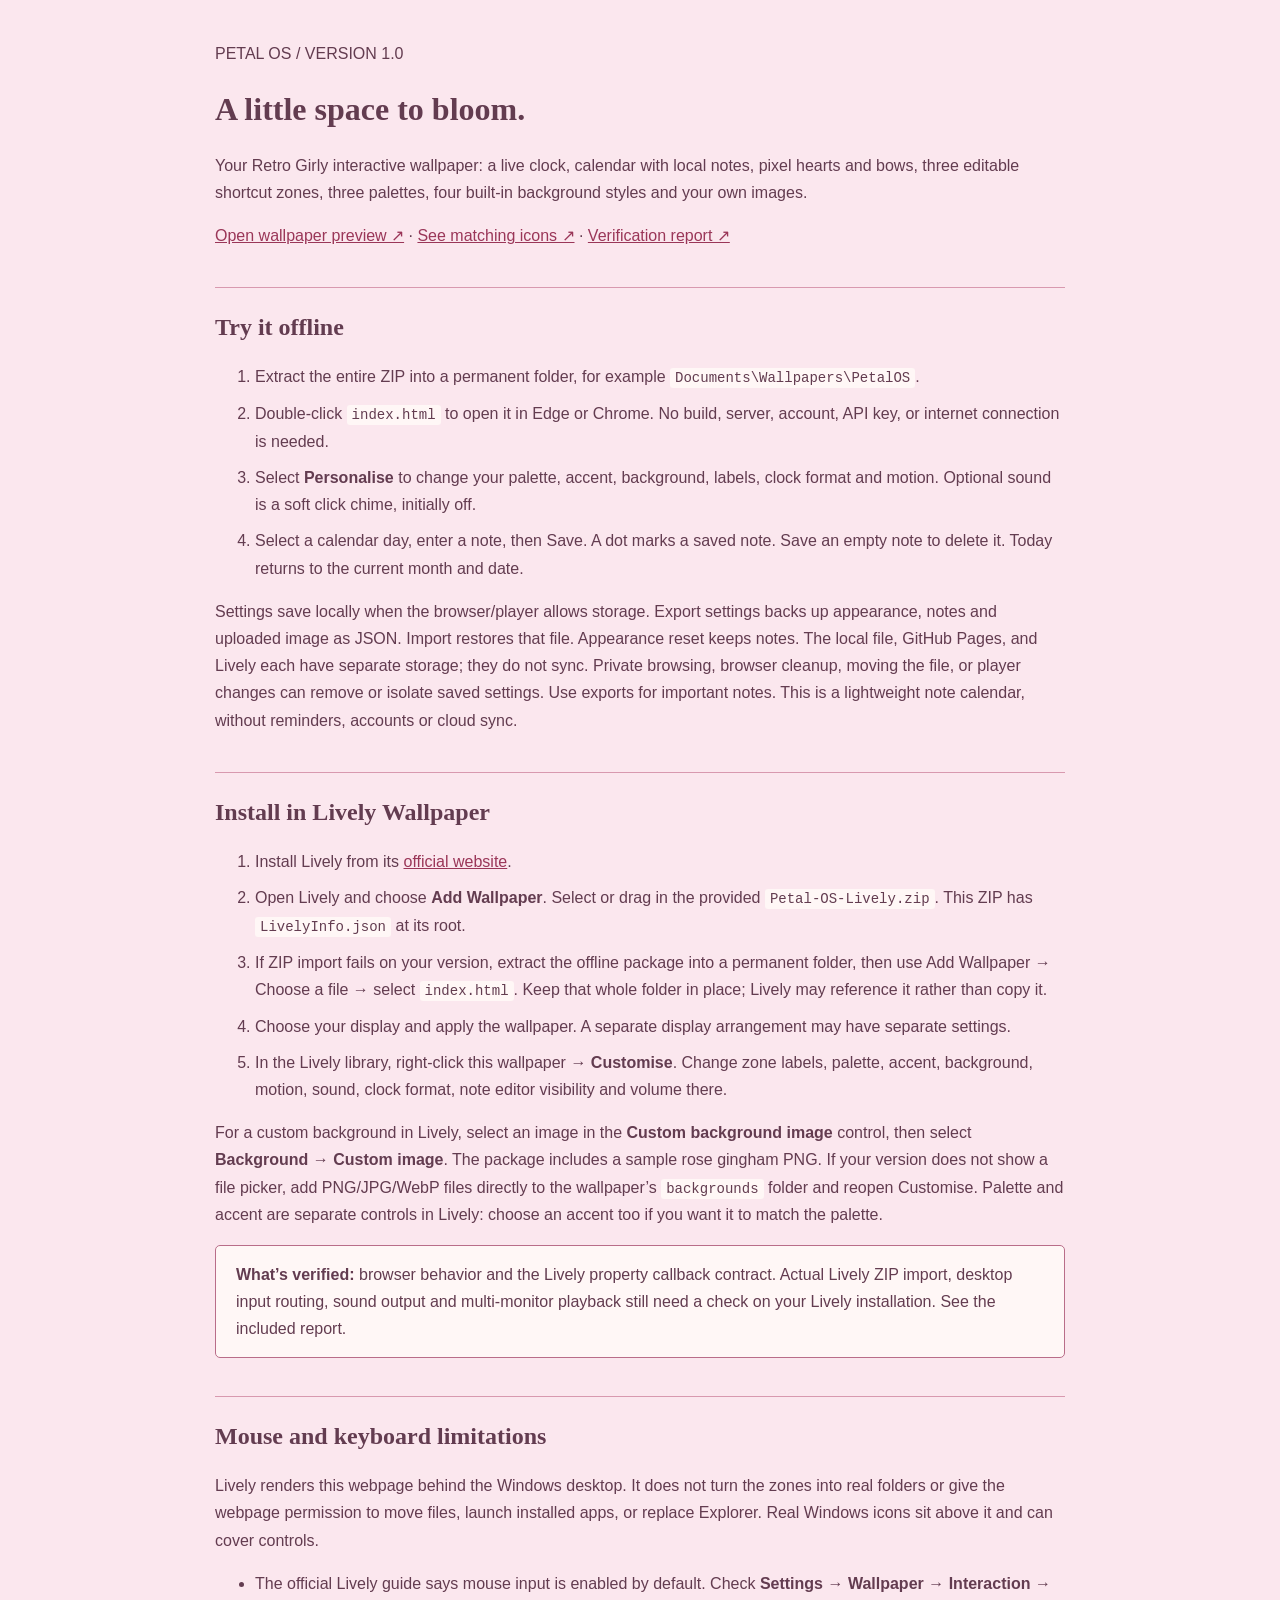
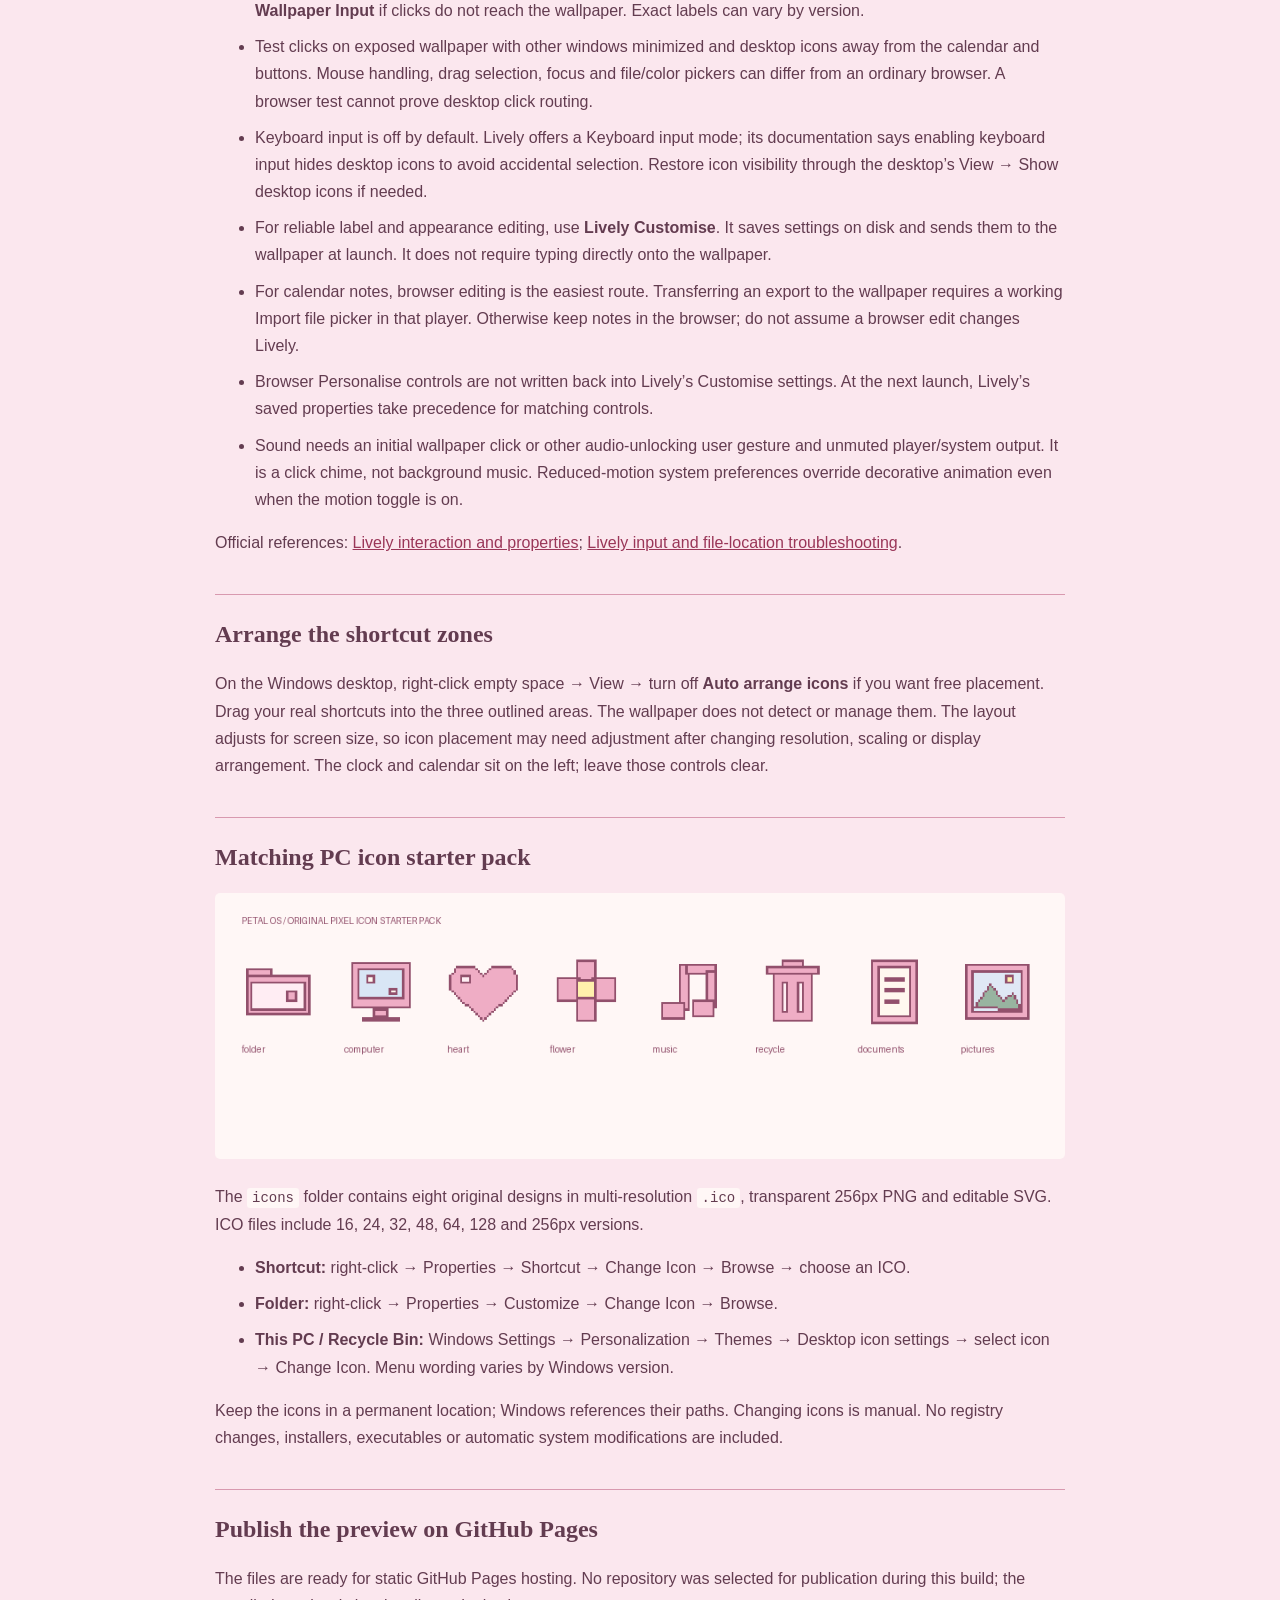
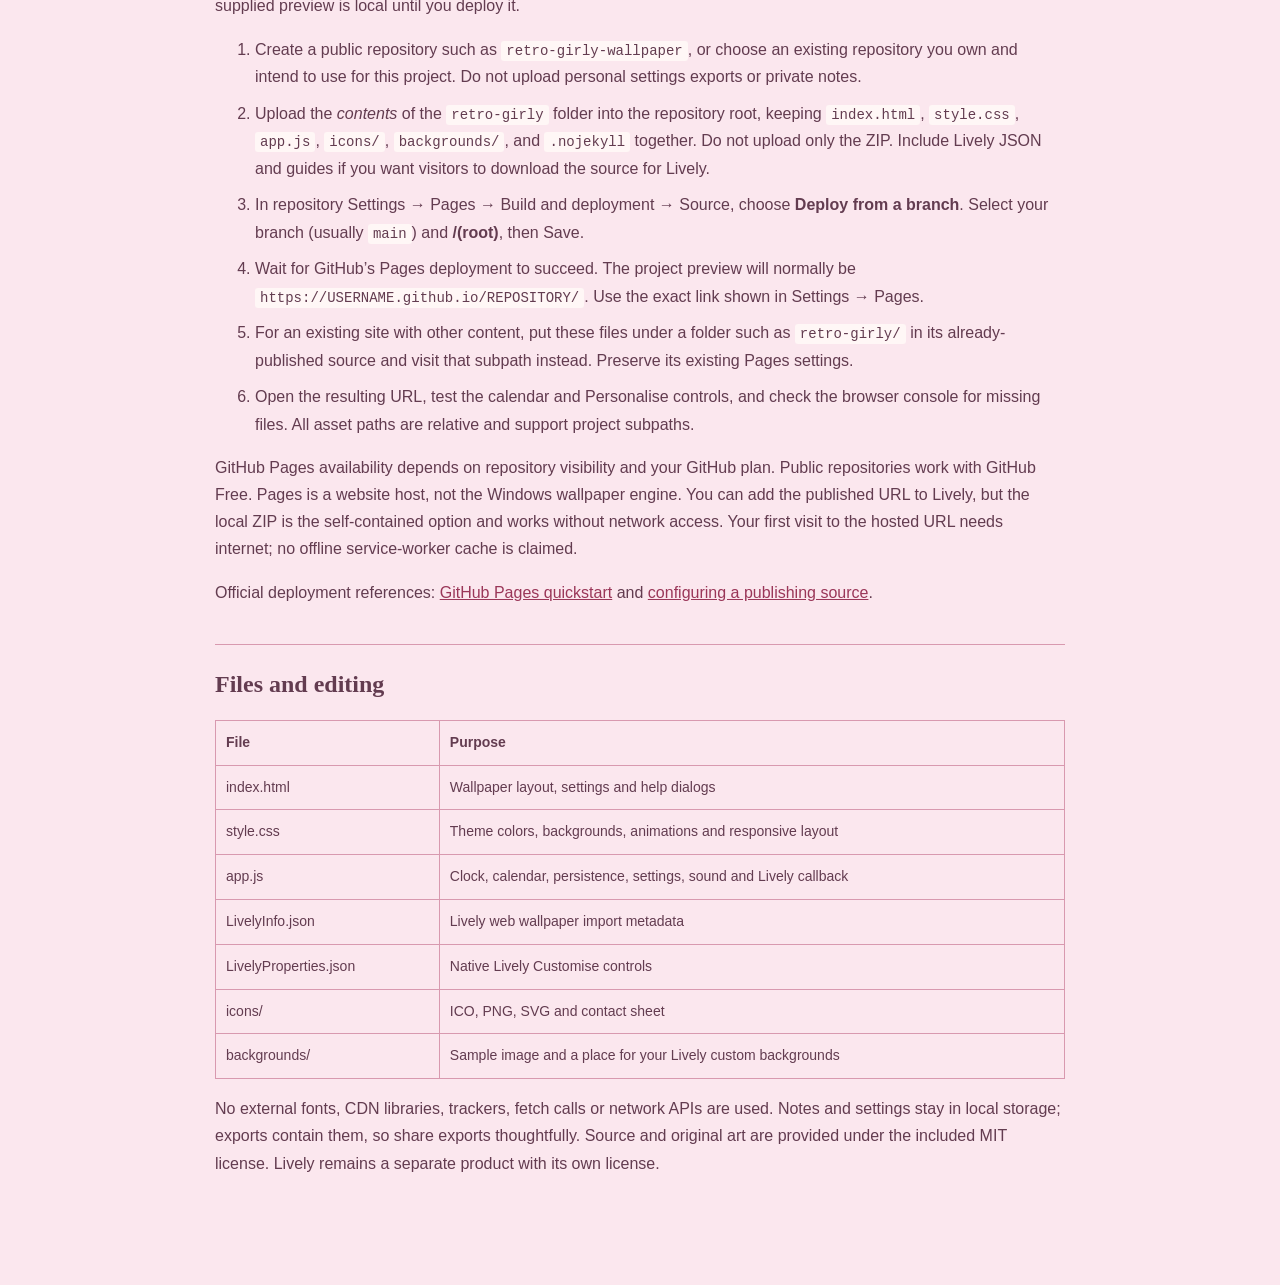
==== README.html @ 4a59d71a "Build Petal OS interactive wallpaper and offline packages" ====
<!doctype html><html lang="en"><meta charset="utf-8"><meta name="viewport" content="width=device-width,initial-scale=1"><title>Petal OS · Setup guide</title><style>body{background:#fbe7ee;color:#633c50;font:16px/1.7 'Trebuchet MS',sans-serif;max-width:850px;margin:40px auto;padding:0 24px 60px}h1,h2{font-family:Georgia,serif;line-height:1.3}h2{margin-top:38px;border-top:1px solid #d899af;padding-top:24px}a{color:#9a3658}code{background:#fff7f6;padding:2px 5px;border-radius:3px;font-size:14px}li{margin:9px 0}.callout{background:#fff7f6;border:1px solid #b96d89;padding:15px 20px;border-radius:5px}img{width:100%;border-radius:5px}table{border-collapse:collapse;width:100%;font-size:14px}td,th{border:1px solid #d899af;text-align:left;padding:10px}</style>
<p>PETAL OS / VERSION 1.0</p><h1>A little space to bloom.</h1><p>Your Retro Girly interactive wallpaper: a live clock, calendar with local notes, pixel hearts and bows, three editable shortcut zones, three palettes, four built-in background styles and your own images.</p><p><a href="index.html">Open wallpaper preview ↗</a> · <a href="icons/icon-preview.png">See matching icons ↗</a> · <a href="TEST-RESULTS.txt">Verification report ↗</a></p>
<h2>Try it offline</h2><ol><li>Extract the entire ZIP into a permanent folder, for example <code>Documents\Wallpapers\PetalOS</code>.</li><li>Double-click <code>index.html</code> to open it in Edge or Chrome. No build, server, account, API key, or internet connection is needed.</li><li>Select <strong>Personalise</strong> to change your palette, accent, background, labels, clock format and motion. Optional sound is a soft click chime, initially off.</li><li>Select a calendar day, enter a note, then Save. A dot marks a saved note. Save an empty note to delete it. Today returns to the current month and date.</li></ol><p>Settings save locally when the browser/player allows storage. Export settings backs up appearance, notes and uploaded image as JSON. Import restores that file. Appearance reset keeps notes. The local file, GitHub Pages, and Lively each have separate storage; they do not sync. Private browsing, browser cleanup, moving the file, or player changes can remove or isolate saved settings. Use exports for important notes. This is a lightweight note calendar, without reminders, accounts or cloud sync.</p>
<h2>Install in Lively Wallpaper</h2><ol><li>Install Lively from its <a href="https://www.rocksdanister.com/lively/">official website</a>.</li><li>Open Lively and choose <strong>Add Wallpaper</strong>. Select or drag in the provided <code>Petal-OS-Lively.zip</code>. This ZIP has <code>LivelyInfo.json</code> at its root.</li><li>If ZIP import fails on your version, extract the offline package into a permanent folder, then use Add Wallpaper → Choose a file → select <code>index.html</code>. Keep that whole folder in place; Lively may reference it rather than copy it.</li><li>Choose your display and apply the wallpaper. A separate display arrangement may have separate settings.</li><li>In the Lively library, right-click this wallpaper → <strong>Customise</strong>. Change zone labels, palette, accent, background, motion, sound, clock format, note editor visibility and volume there.</li></ol><p>For a custom background in Lively, select an image in the <strong>Custom background image</strong> control, then select <strong>Background → Custom image</strong>. The package includes a sample rose gingham PNG. If your version does not show a file picker, add PNG/JPG/WebP files directly to the wallpaper’s <code>backgrounds</code> folder and reopen Customise. Palette and accent are separate controls in Lively: choose an accent too if you want it to match the palette.</p>
<div class="callout"><strong>What’s verified:</strong> browser behavior and the Lively property callback contract. Actual Lively ZIP import, desktop input routing, sound output and multi-monitor playback still need a check on your Lively installation. See the included report.</div>
<h2>Mouse and keyboard limitations</h2><p>Lively renders this webpage behind the Windows desktop. It does not turn the zones into real folders or give the webpage permission to move files, launch installed apps, or replace Explorer. Real Windows icons sit above it and can cover controls.</p><ul><li>The official Lively guide says mouse input is enabled by default. Check <strong>Settings → Wallpaper → Interaction → Wallpaper Input</strong> if clicks do not reach the wallpaper. Exact labels can vary by version.</li><li>Test clicks on exposed wallpaper with other windows minimized and desktop icons away from the calendar and buttons. Mouse handling, drag selection, focus and file/color pickers can differ from an ordinary browser. A browser test cannot prove desktop click routing.</li><li>Keyboard input is off by default. Lively offers a Keyboard input mode; its documentation says enabling keyboard input hides desktop icons to avoid accidental selection. Restore icon visibility through the desktop’s View → Show desktop icons if needed.</li><li>For reliable label and appearance editing, use <strong>Lively Customise</strong>. It saves settings on disk and sends them to the wallpaper at launch. It does not require typing directly onto the wallpaper.</li><li>For calendar notes, browser editing is the easiest route. Transferring an export to the wallpaper requires a working Import file picker in that player. Otherwise keep notes in the browser; do not assume a browser edit changes Lively.</li><li>Browser Personalise controls are not written back into Lively’s Customise settings. At the next launch, Lively’s saved properties take precedence for matching controls.</li><li>Sound needs an initial wallpaper click or other audio-unlocking user gesture and unmuted player/system output. It is a click chime, not background music. Reduced-motion system preferences override decorative animation even when the motion toggle is on.</li></ul><p>Official references: <a href="https://github.com/rocksdanister/lively/wiki/Web-Guide-IV-:-Interaction">Lively interaction and properties</a>; <a href="https://github.com/rocksdanister/lively/wiki/Common-Problems">Lively input and file-location troubleshooting</a>.</p>
<h2>Arrange the shortcut zones</h2><p>On the Windows desktop, right-click empty space → View → turn off <strong>Auto arrange icons</strong> if you want free placement. Drag your real shortcuts into the three outlined areas. The wallpaper does not detect or manage them. The layout adjusts for screen size, so icon placement may need adjustment after changing resolution, scaling or display arrangement. The clock and calendar sit on the left; leave those controls clear.</p>
<h2>Matching PC icon starter pack</h2><img src="icons/icon-preview.png" alt="Eight matching pink pixel icons: folder, computer, heart, flower, music, recycle bin, documents and pictures"><p>The <code>icons</code> folder contains eight original designs in multi-resolution <code>.ico</code>, transparent 256px PNG and editable SVG. ICO files include 16, 24, 32, 48, 64, 128 and 256px versions.</p><ul><li><strong>Shortcut:</strong> right-click → Properties → Shortcut → Change Icon → Browse → choose an ICO.</li><li><strong>Folder:</strong> right-click → Properties → Customize → Change Icon → Browse.</li><li><strong>This PC / Recycle Bin:</strong> Windows Settings → Personalization → Themes → Desktop icon settings → select icon → Change Icon. Menu wording varies by Windows version.</li></ul><p>Keep the icons in a permanent location; Windows references their paths. Changing icons is manual. No registry changes, installers, executables or automatic system modifications are included.</p>
<h2>Publish the preview on GitHub Pages</h2><p>The files are ready for static GitHub Pages hosting. No repository was selected for publication during this build; the supplied preview is local until you deploy it.</p><ol><li>Create a public repository such as <code>retro-girly-wallpaper</code>, or choose an existing repository you own and intend to use for this project. Do not upload personal settings exports or private notes.</li><li>Upload the <em>contents</em> of the <code>retro-girly</code> folder into the repository root, keeping <code>index.html</code>, <code>style.css</code>, <code>app.js</code>, <code>icons/</code>, <code>backgrounds/</code>, and <code>.nojekyll</code> together. Do not upload only the ZIP. Include Lively JSON and guides if you want visitors to download the source for Lively.</li><li>In repository Settings → Pages → Build and deployment → Source, choose <strong>Deploy from a branch</strong>. Select your branch (usually <code>main</code>) and <strong>/(root)</strong>, then Save.</li><li>Wait for GitHub’s Pages deployment to succeed. The project preview will normally be <code>https://USERNAME.github.io/REPOSITORY/</code>. Use the exact link shown in Settings → Pages.</li><li>For an existing site with other content, put these files under a folder such as <code>retro-girly/</code> in its already-published source and visit that subpath instead. Preserve its existing Pages settings.</li><li>Open the resulting URL, test the calendar and Personalise controls, and check the browser console for missing files. All asset paths are relative and support project subpaths.</li></ol><p>GitHub Pages availability depends on repository visibility and your GitHub plan. Public repositories work with GitHub Free. Pages is a website host, not the Windows wallpaper engine. You can add the published URL to Lively, but the local ZIP is the self-contained option and works without network access. Your first visit to the hosted URL needs internet; no offline service-worker cache is claimed.</p><p>Official deployment references: <a href="https://docs.github.com/en/pages/quickstart">GitHub Pages quickstart</a> and <a href="https://docs.github.com/en/pages/getting-started-with-github-pages/configuring-a-publishing-source-for-your-github-pages-site">configuring a publishing source</a>.</p>
<h2>Files and editing</h2><table><tr><th>File</th><th>Purpose</th></tr><tr><td>index.html</td><td>Wallpaper layout, settings and help dialogs</td></tr><tr><td>style.css</td><td>Theme colors, backgrounds, animations and responsive layout</td></tr><tr><td>app.js</td><td>Clock, calendar, persistence, settings, sound and Lively callback</td></tr><tr><td>LivelyInfo.json</td><td>Lively web wallpaper import metadata</td></tr><tr><td>LivelyProperties.json</td><td>Native Lively Customise controls</td></tr><tr><td>icons/</td><td>ICO, PNG, SVG and contact sheet</td></tr><tr><td>backgrounds/</td><td>Sample image and a place for your Lively custom backgrounds</td></tr></table><p>No external fonts, CDN libraries, trackers, fetch calls or network APIs are used. Notes and settings stay in local storage; exports contain them, so share exports thoughtfully. Source and original art are provided under the included MIT license. Lively remains a separate product with its own license.</p>
</html>
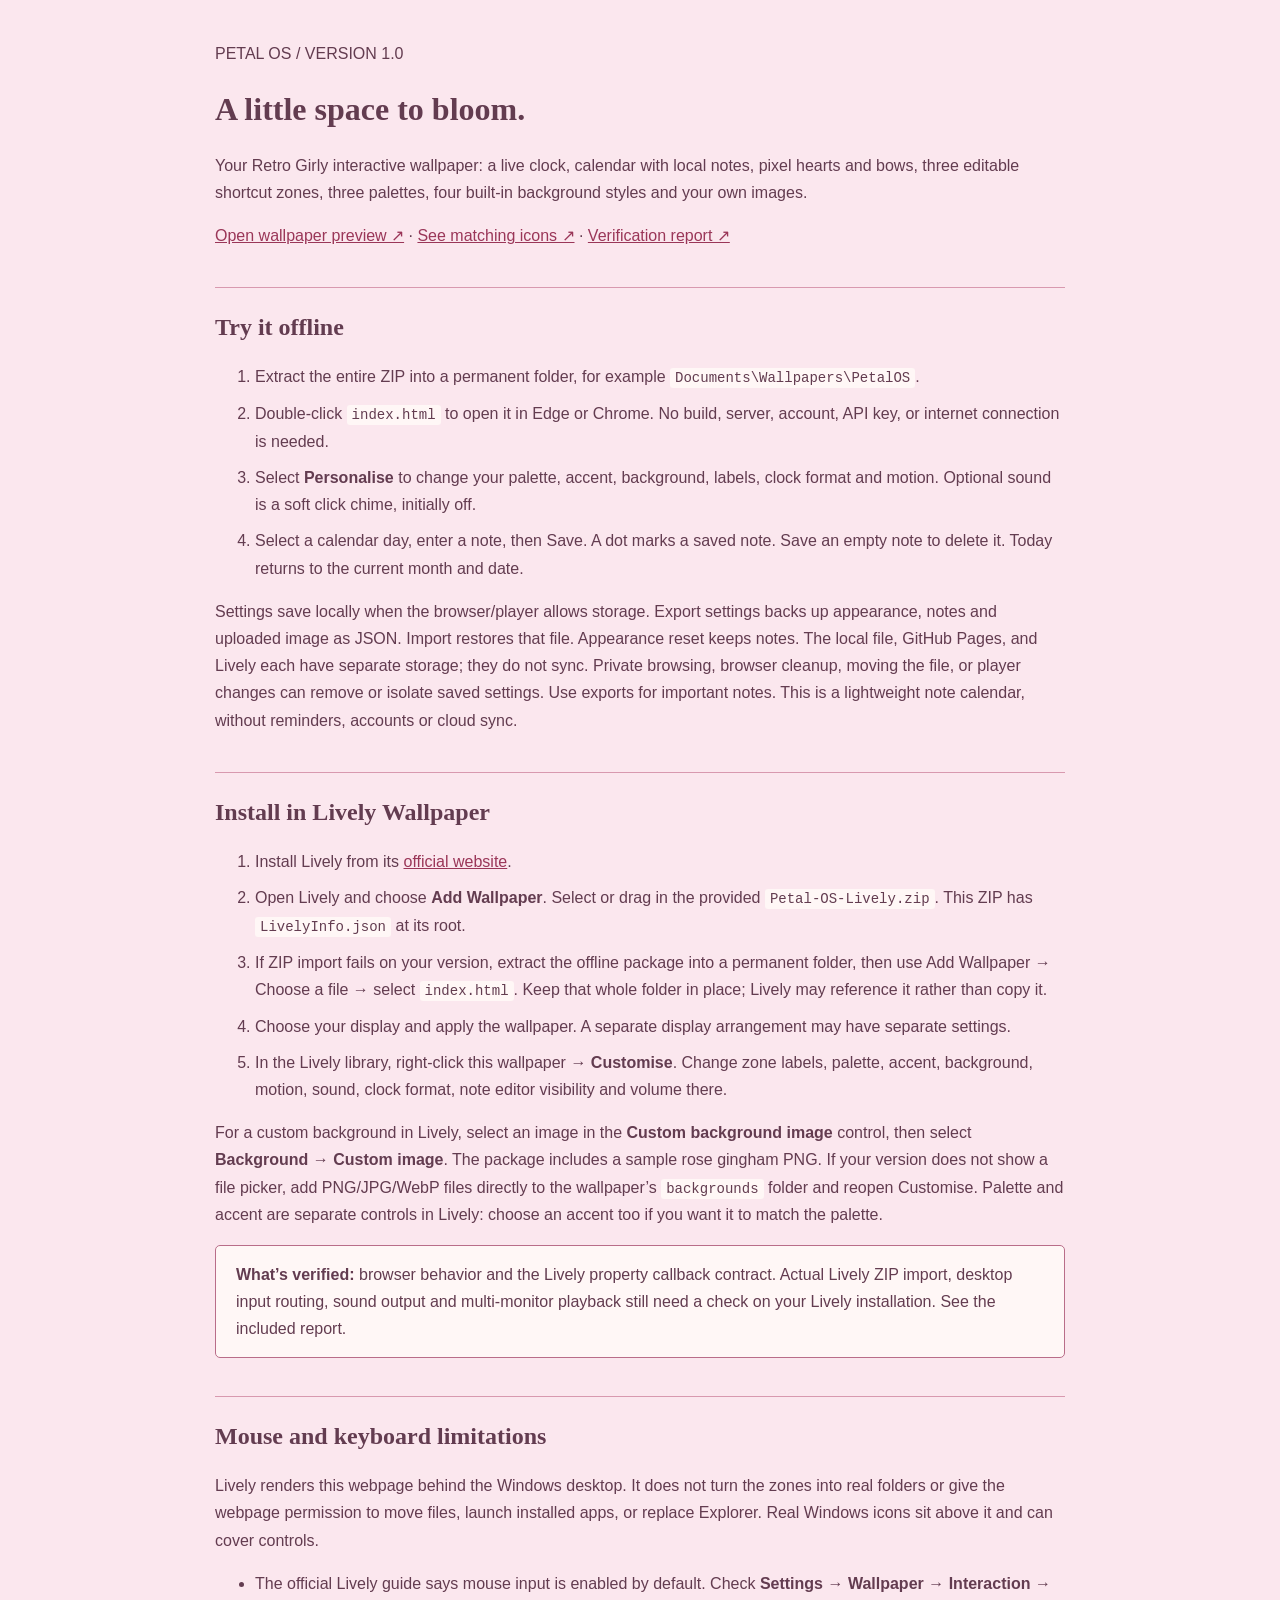
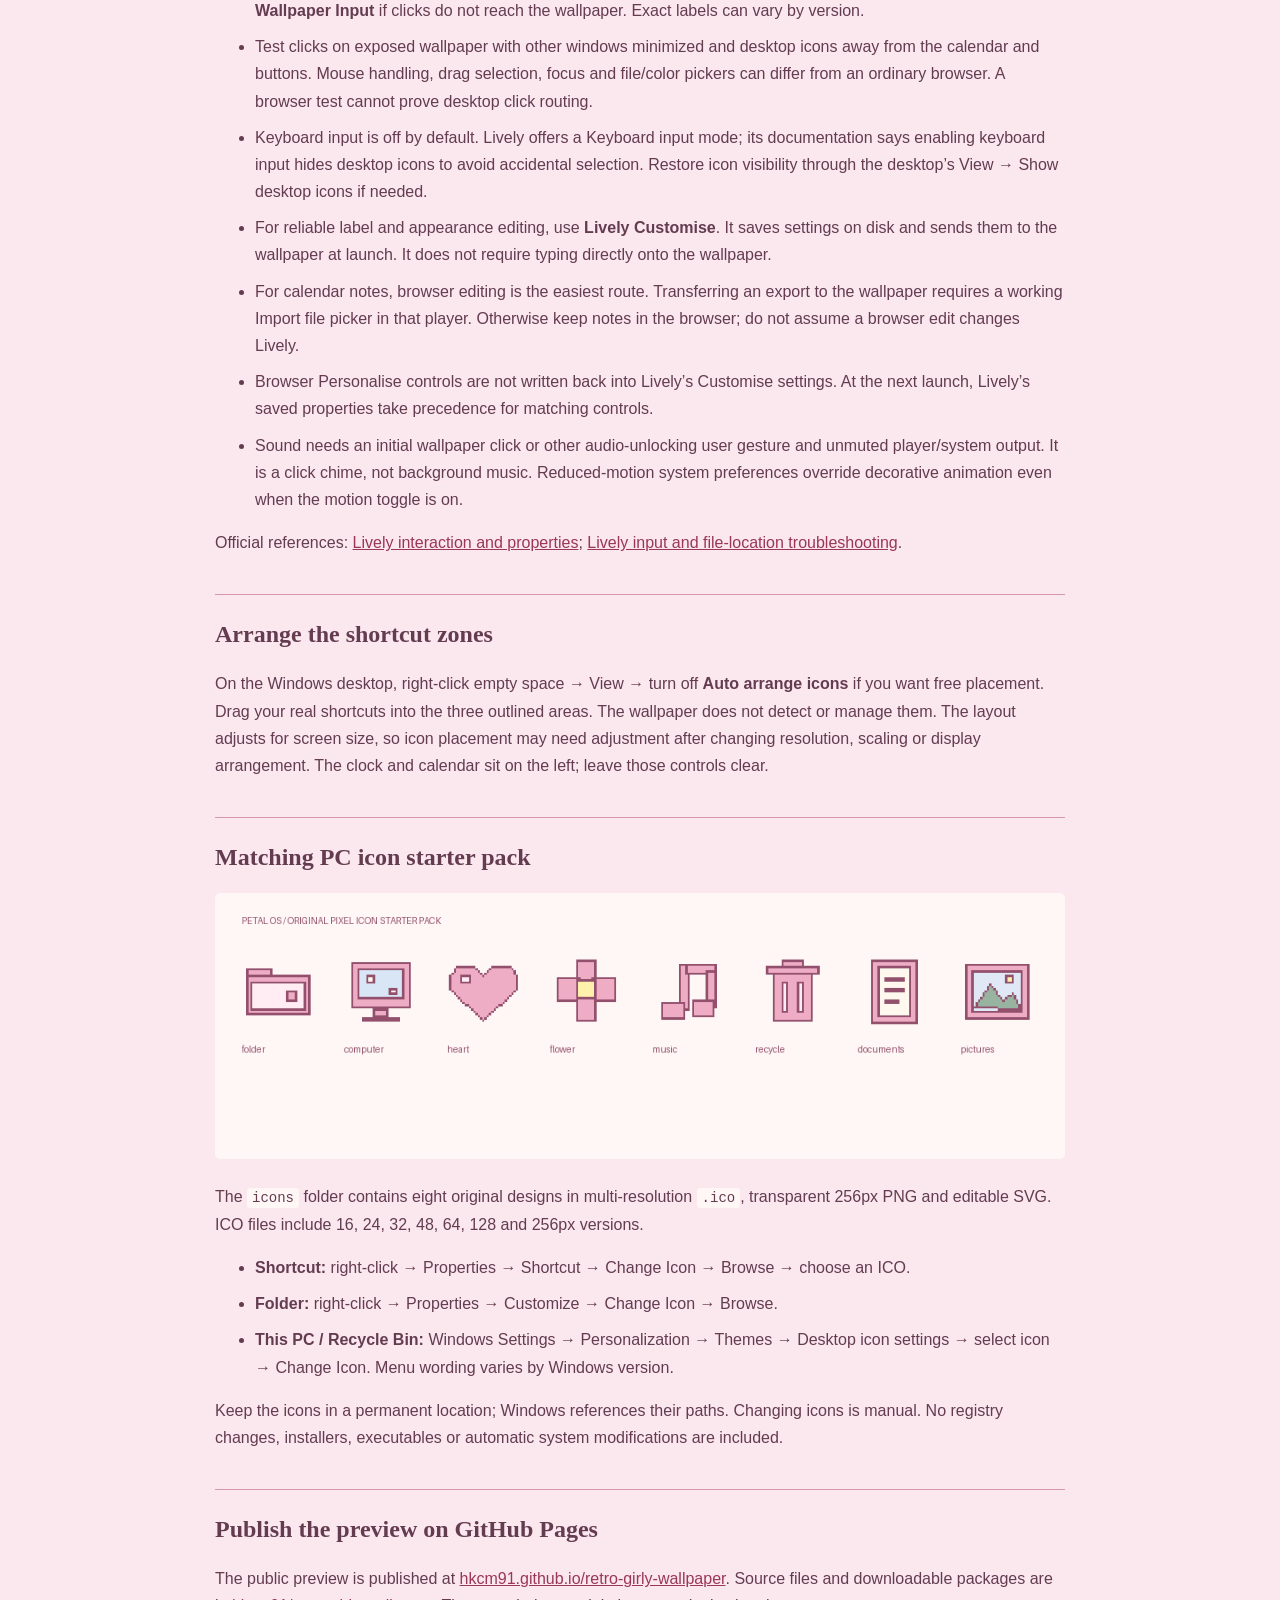
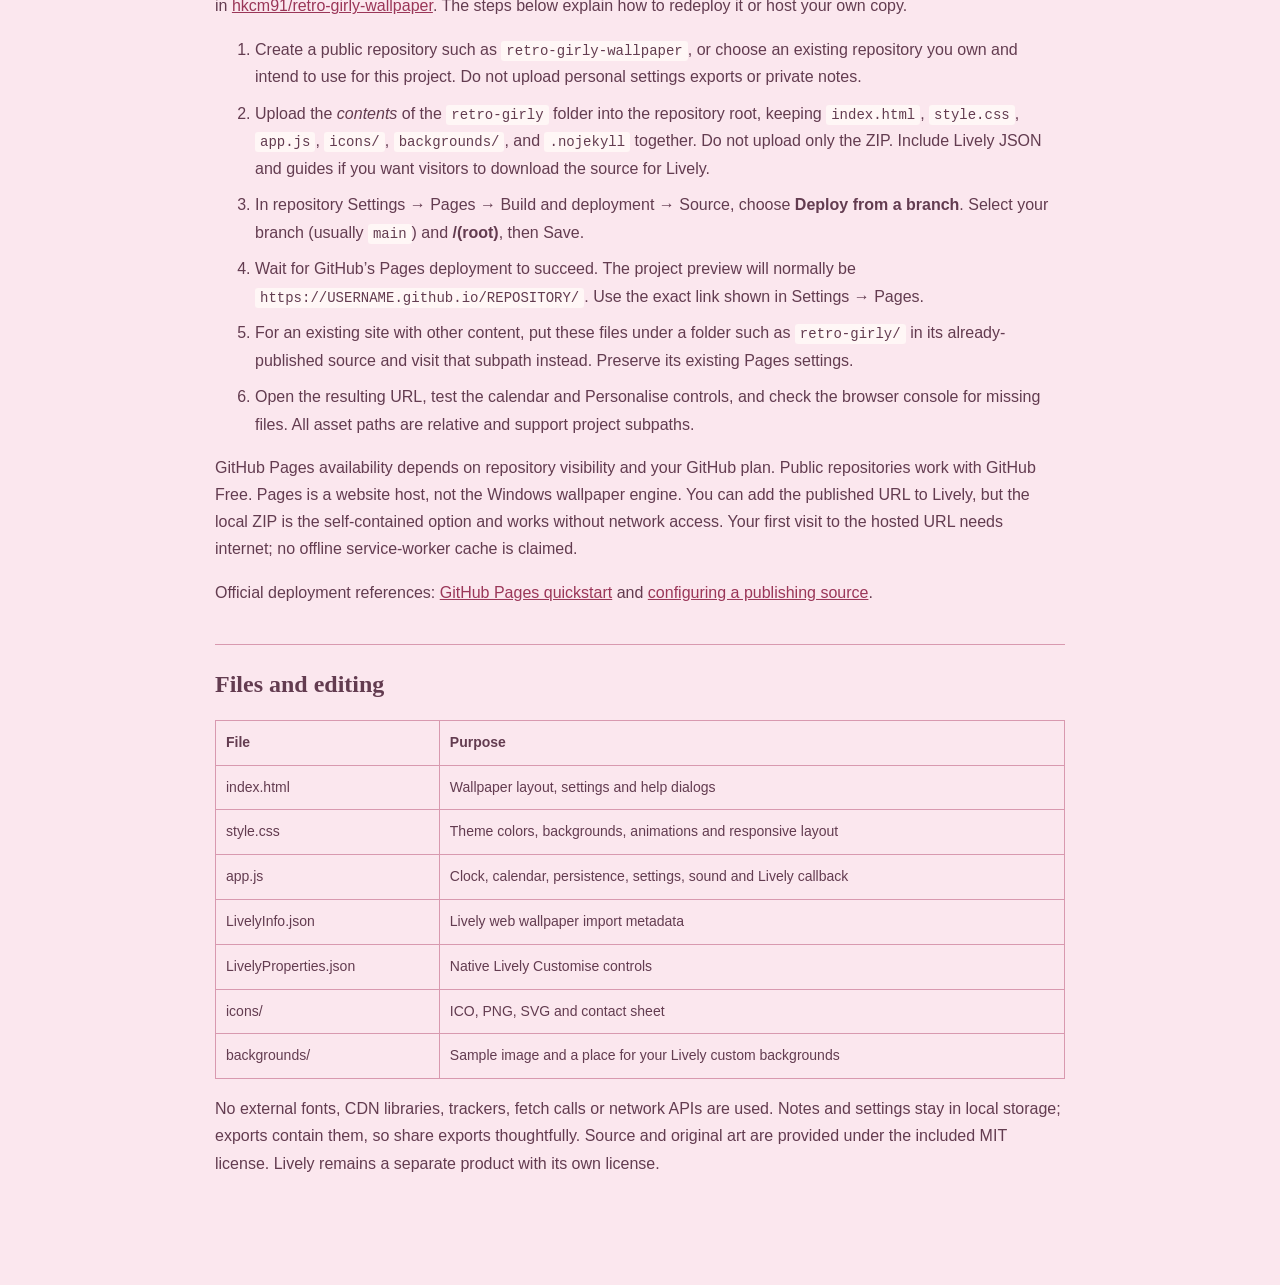
==== commit a1e71906: "Document verified public preview and refresh download packages" ====
--- a/README.html
+++ b/README.html
@@ -6,6 +6,6 @@
 <h2>Mouse and keyboard limitations</h2><p>Lively renders this webpage behind the Windows desktop. It does not turn the zones into real folders or give the webpage permission to move files, launch installed apps, or replace Explorer. Real Windows icons sit above it and can cover controls.</p><ul><li>The official Lively guide says mouse input is enabled by default. Check <strong>Settings → Wallpaper → Interaction → Wallpaper Input</strong> if clicks do not reach the wallpaper. Exact labels can vary by version.</li><li>Test clicks on exposed wallpaper with other windows minimized and desktop icons away from the calendar and buttons. Mouse handling, drag selection, focus and file/color pickers can differ from an ordinary browser. A browser test cannot prove desktop click routing.</li><li>Keyboard input is off by default. Lively offers a Keyboard input mode; its documentation says enabling keyboard input hides desktop icons to avoid accidental selection. Restore icon visibility through the desktop’s View → Show desktop icons if needed.</li><li>For reliable label and appearance editing, use <strong>Lively Customise</strong>. It saves settings on disk and sends them to the wallpaper at launch. It does not require typing directly onto the wallpaper.</li><li>For calendar notes, browser editing is the easiest route. Transferring an export to the wallpaper requires a working Import file picker in that player. Otherwise keep notes in the browser; do not assume a browser edit changes Lively.</li><li>Browser Personalise controls are not written back into Lively’s Customise settings. At the next launch, Lively’s saved properties take precedence for matching controls.</li><li>Sound needs an initial wallpaper click or other audio-unlocking user gesture and unmuted player/system output. It is a click chime, not background music. Reduced-motion system preferences override decorative animation even when the motion toggle is on.</li></ul><p>Official references: <a href="https://github.com/rocksdanister/lively/wiki/Web-Guide-IV-:-Interaction">Lively interaction and properties</a>; <a href="https://github.com/rocksdanister/lively/wiki/Common-Problems">Lively input and file-location troubleshooting</a>.</p>
 <h2>Arrange the shortcut zones</h2><p>On the Windows desktop, right-click empty space → View → turn off <strong>Auto arrange icons</strong> if you want free placement. Drag your real shortcuts into the three outlined areas. The wallpaper does not detect or manage them. The layout adjusts for screen size, so icon placement may need adjustment after changing resolution, scaling or display arrangement. The clock and calendar sit on the left; leave those controls clear.</p>
 <h2>Matching PC icon starter pack</h2><img src="icons/icon-preview.png" alt="Eight matching pink pixel icons: folder, computer, heart, flower, music, recycle bin, documents and pictures"><p>The <code>icons</code> folder contains eight original designs in multi-resolution <code>.ico</code>, transparent 256px PNG and editable SVG. ICO files include 16, 24, 32, 48, 64, 128 and 256px versions.</p><ul><li><strong>Shortcut:</strong> right-click → Properties → Shortcut → Change Icon → Browse → choose an ICO.</li><li><strong>Folder:</strong> right-click → Properties → Customize → Change Icon → Browse.</li><li><strong>This PC / Recycle Bin:</strong> Windows Settings → Personalization → Themes → Desktop icon settings → select icon → Change Icon. Menu wording varies by Windows version.</li></ul><p>Keep the icons in a permanent location; Windows references their paths. Changing icons is manual. No registry changes, installers, executables or automatic system modifications are included.</p>
-<h2>Publish the preview on GitHub Pages</h2><p>The files are ready for static GitHub Pages hosting. No repository was selected for publication during this build; the supplied preview is local until you deploy it.</p><ol><li>Create a public repository such as <code>retro-girly-wallpaper</code>, or choose an existing repository you own and intend to use for this project. Do not upload personal settings exports or private notes.</li><li>Upload the <em>contents</em> of the <code>retro-girly</code> folder into the repository root, keeping <code>index.html</code>, <code>style.css</code>, <code>app.js</code>, <code>icons/</code>, <code>backgrounds/</code>, and <code>.nojekyll</code> together. Do not upload only the ZIP. Include Lively JSON and guides if you want visitors to download the source for Lively.</li><li>In repository Settings → Pages → Build and deployment → Source, choose <strong>Deploy from a branch</strong>. Select your branch (usually <code>main</code>) and <strong>/(root)</strong>, then Save.</li><li>Wait for GitHub’s Pages deployment to succeed. The project preview will normally be <code>https://USERNAME.github.io/REPOSITORY/</code>. Use the exact link shown in Settings → Pages.</li><li>For an existing site with other content, put these files under a folder such as <code>retro-girly/</code> in its already-published source and visit that subpath instead. Preserve its existing Pages settings.</li><li>Open the resulting URL, test the calendar and Personalise controls, and check the browser console for missing files. All asset paths are relative and support project subpaths.</li></ol><p>GitHub Pages availability depends on repository visibility and your GitHub plan. Public repositories work with GitHub Free. Pages is a website host, not the Windows wallpaper engine. You can add the published URL to Lively, but the local ZIP is the self-contained option and works without network access. Your first visit to the hosted URL needs internet; no offline service-worker cache is claimed.</p><p>Official deployment references: <a href="https://docs.github.com/en/pages/quickstart">GitHub Pages quickstart</a> and <a href="https://docs.github.com/en/pages/getting-started-with-github-pages/configuring-a-publishing-source-for-your-github-pages-site">configuring a publishing source</a>.</p>
+<h2>Publish the preview on GitHub Pages</h2><p>The public preview is published at <a href="https://hkcm91.github.io/retro-girly-wallpaper/">hkcm91.github.io/retro-girly-wallpaper</a>. Source files and downloadable packages are in <a href="https://github.com/hkcm91/retro-girly-wallpaper">hkcm91/retro-girly-wallpaper</a>. The steps below explain how to redeploy it or host your own copy.</p><ol><li>Create a public repository such as <code>retro-girly-wallpaper</code>, or choose an existing repository you own and intend to use for this project. Do not upload personal settings exports or private notes.</li><li>Upload the <em>contents</em> of the <code>retro-girly</code> folder into the repository root, keeping <code>index.html</code>, <code>style.css</code>, <code>app.js</code>, <code>icons/</code>, <code>backgrounds/</code>, and <code>.nojekyll</code> together. Do not upload only the ZIP. Include Lively JSON and guides if you want visitors to download the source for Lively.</li><li>In repository Settings → Pages → Build and deployment → Source, choose <strong>Deploy from a branch</strong>. Select your branch (usually <code>main</code>) and <strong>/(root)</strong>, then Save.</li><li>Wait for GitHub’s Pages deployment to succeed. The project preview will normally be <code>https://USERNAME.github.io/REPOSITORY/</code>. Use the exact link shown in Settings → Pages.</li><li>For an existing site with other content, put these files under a folder such as <code>retro-girly/</code> in its already-published source and visit that subpath instead. Preserve its existing Pages settings.</li><li>Open the resulting URL, test the calendar and Personalise controls, and check the browser console for missing files. All asset paths are relative and support project subpaths.</li></ol><p>GitHub Pages availability depends on repository visibility and your GitHub plan. Public repositories work with GitHub Free. Pages is a website host, not the Windows wallpaper engine. You can add the published URL to Lively, but the local ZIP is the self-contained option and works without network access. Your first visit to the hosted URL needs internet; no offline service-worker cache is claimed.</p><p>Official deployment references: <a href="https://docs.github.com/en/pages/quickstart">GitHub Pages quickstart</a> and <a href="https://docs.github.com/en/pages/getting-started-with-github-pages/configuring-a-publishing-source-for-your-github-pages-site">configuring a publishing source</a>.</p>
 <h2>Files and editing</h2><table><tr><th>File</th><th>Purpose</th></tr><tr><td>index.html</td><td>Wallpaper layout, settings and help dialogs</td></tr><tr><td>style.css</td><td>Theme colors, backgrounds, animations and responsive layout</td></tr><tr><td>app.js</td><td>Clock, calendar, persistence, settings, sound and Lively callback</td></tr><tr><td>LivelyInfo.json</td><td>Lively web wallpaper import metadata</td></tr><tr><td>LivelyProperties.json</td><td>Native Lively Customise controls</td></tr><tr><td>icons/</td><td>ICO, PNG, SVG and contact sheet</td></tr><tr><td>backgrounds/</td><td>Sample image and a place for your Lively custom backgrounds</td></tr></table><p>No external fonts, CDN libraries, trackers, fetch calls or network APIs are used. Notes and settings stay in local storage; exports contain them, so share exports thoughtfully. Source and original art are provided under the included MIT license. Lively remains a separate product with its own license.</p>
 </html>
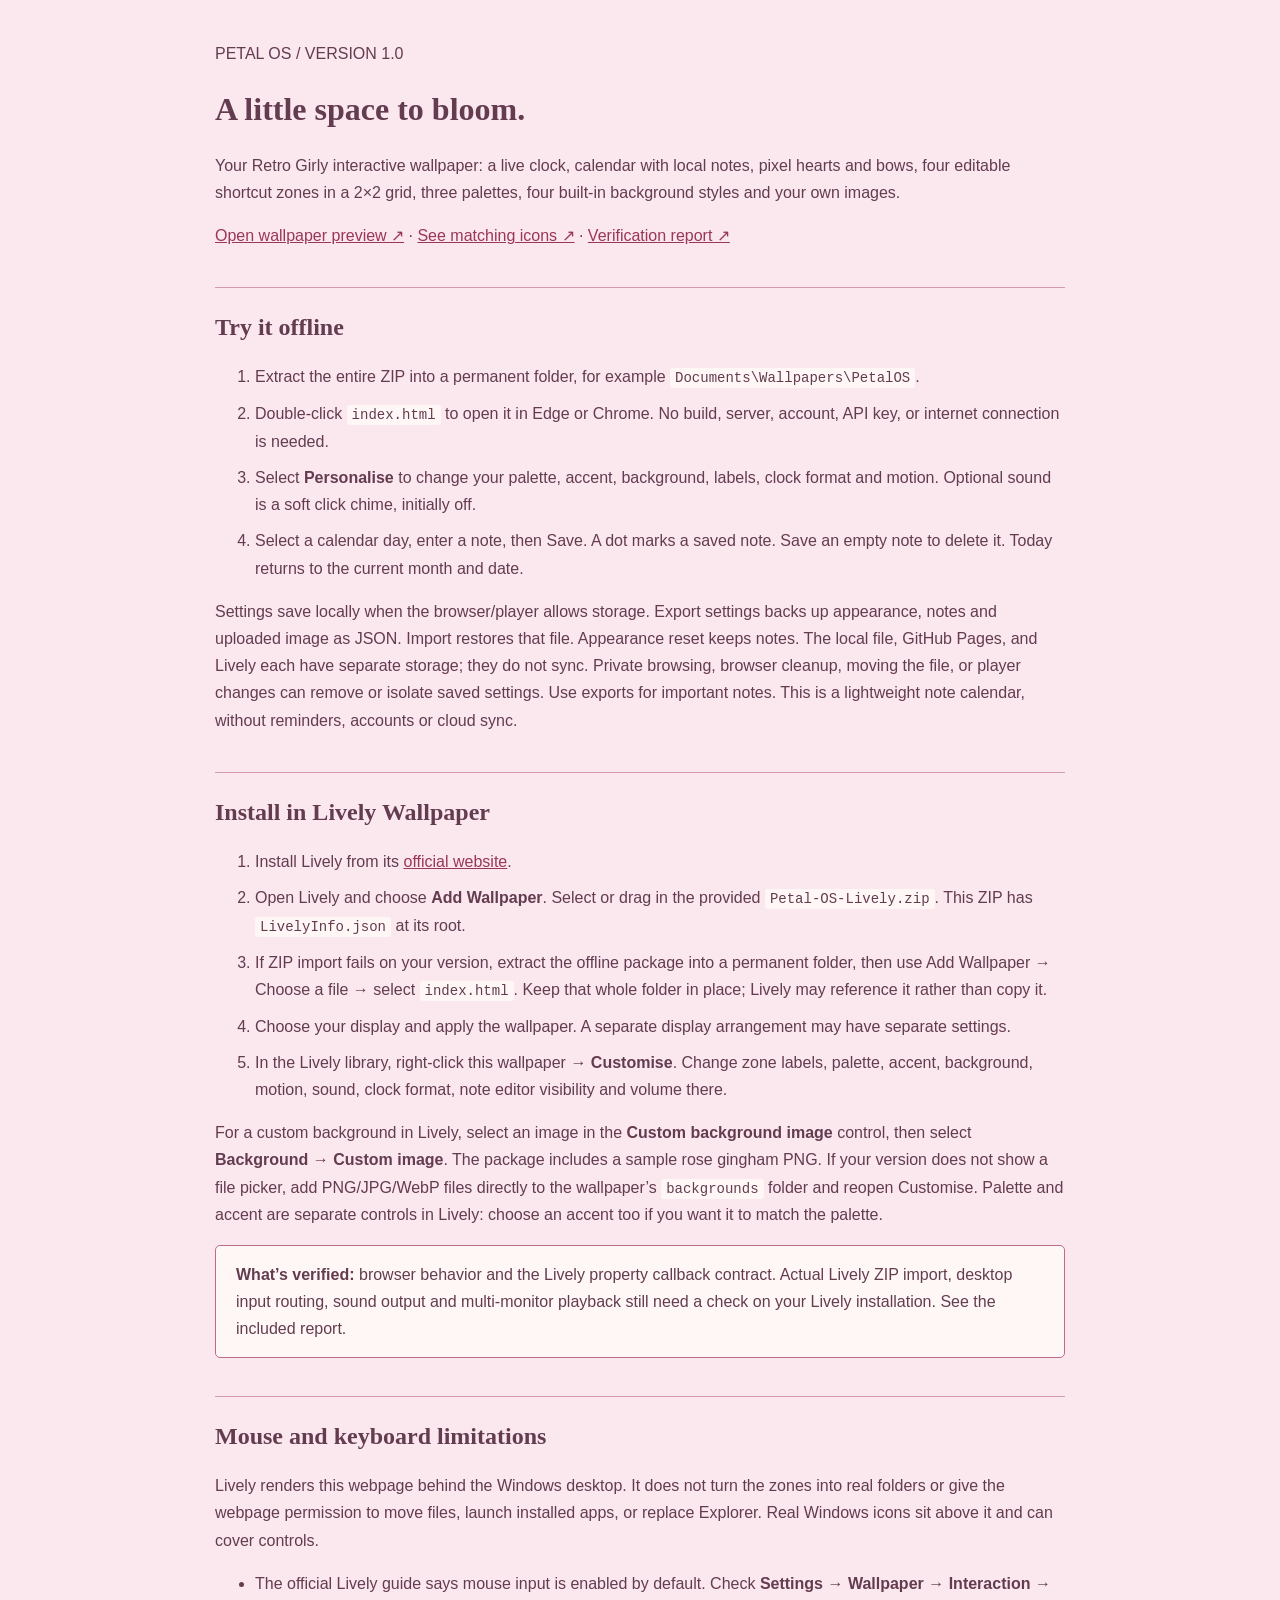
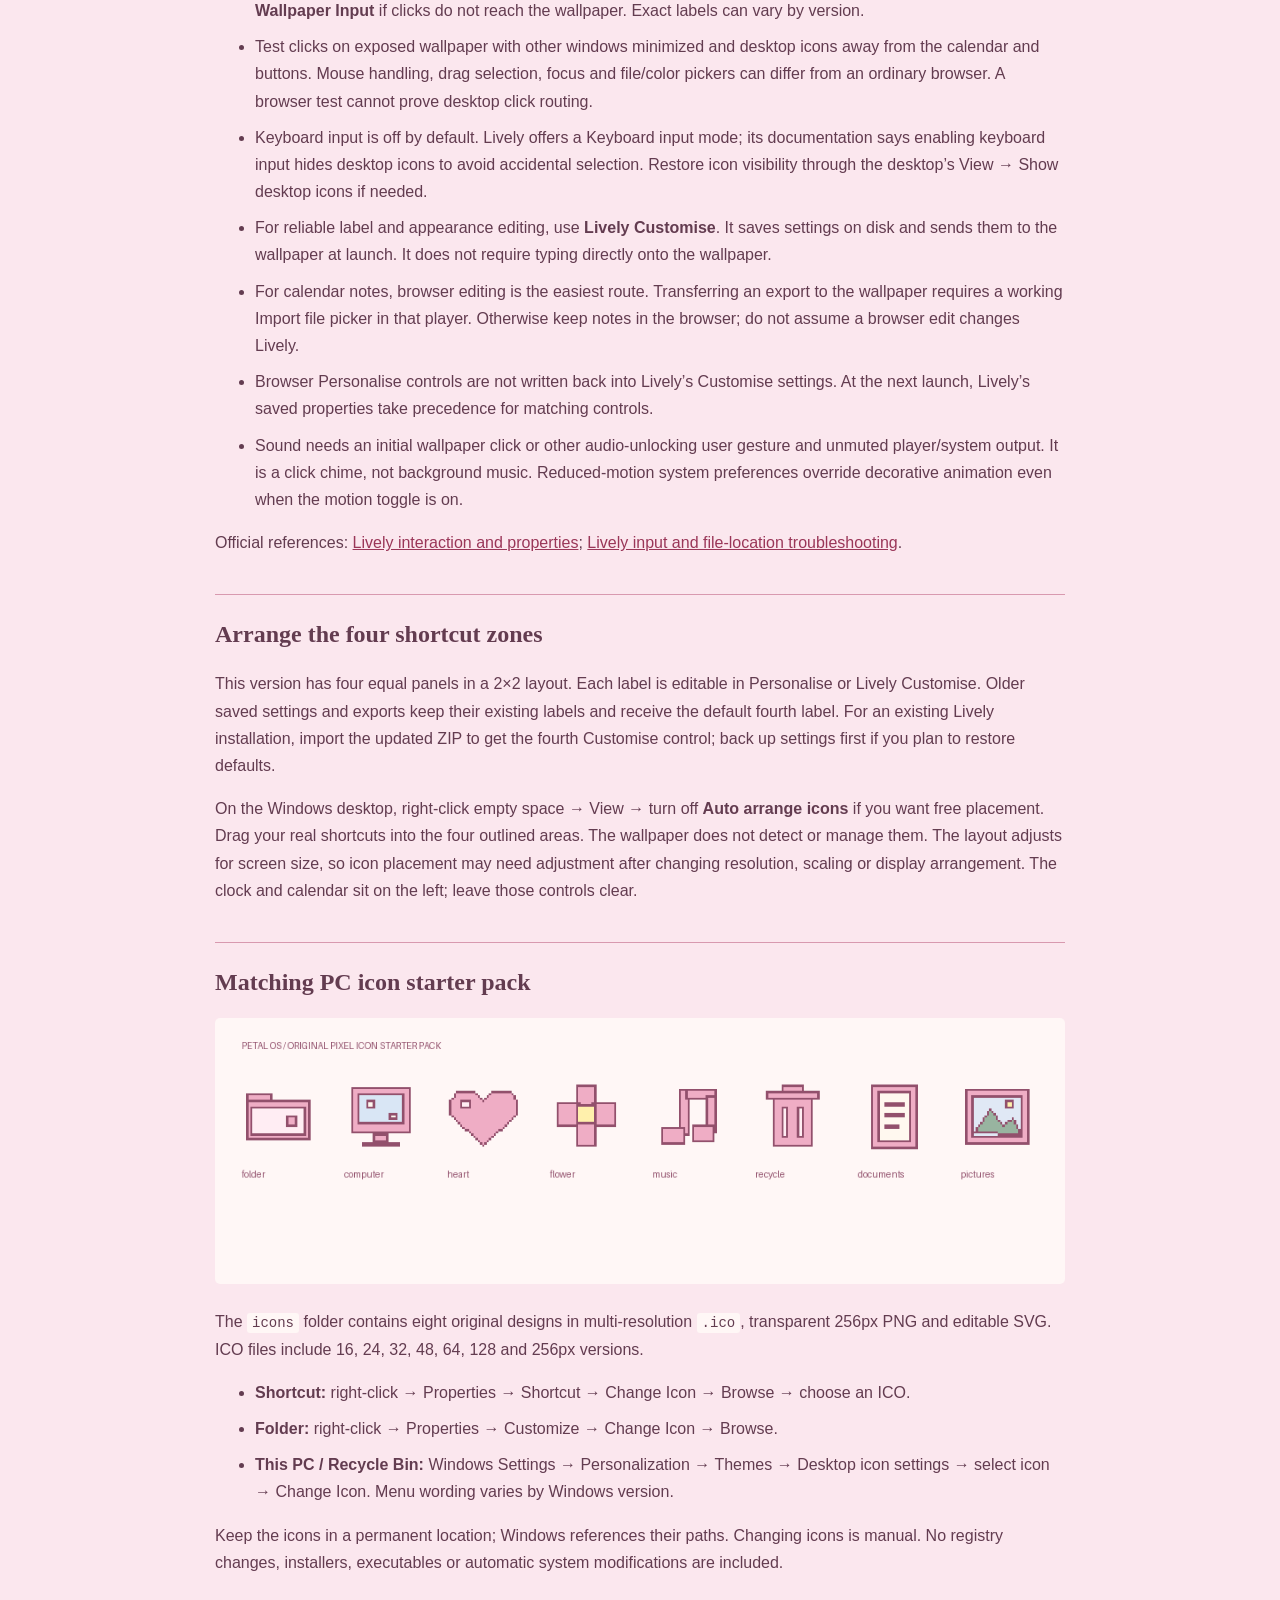
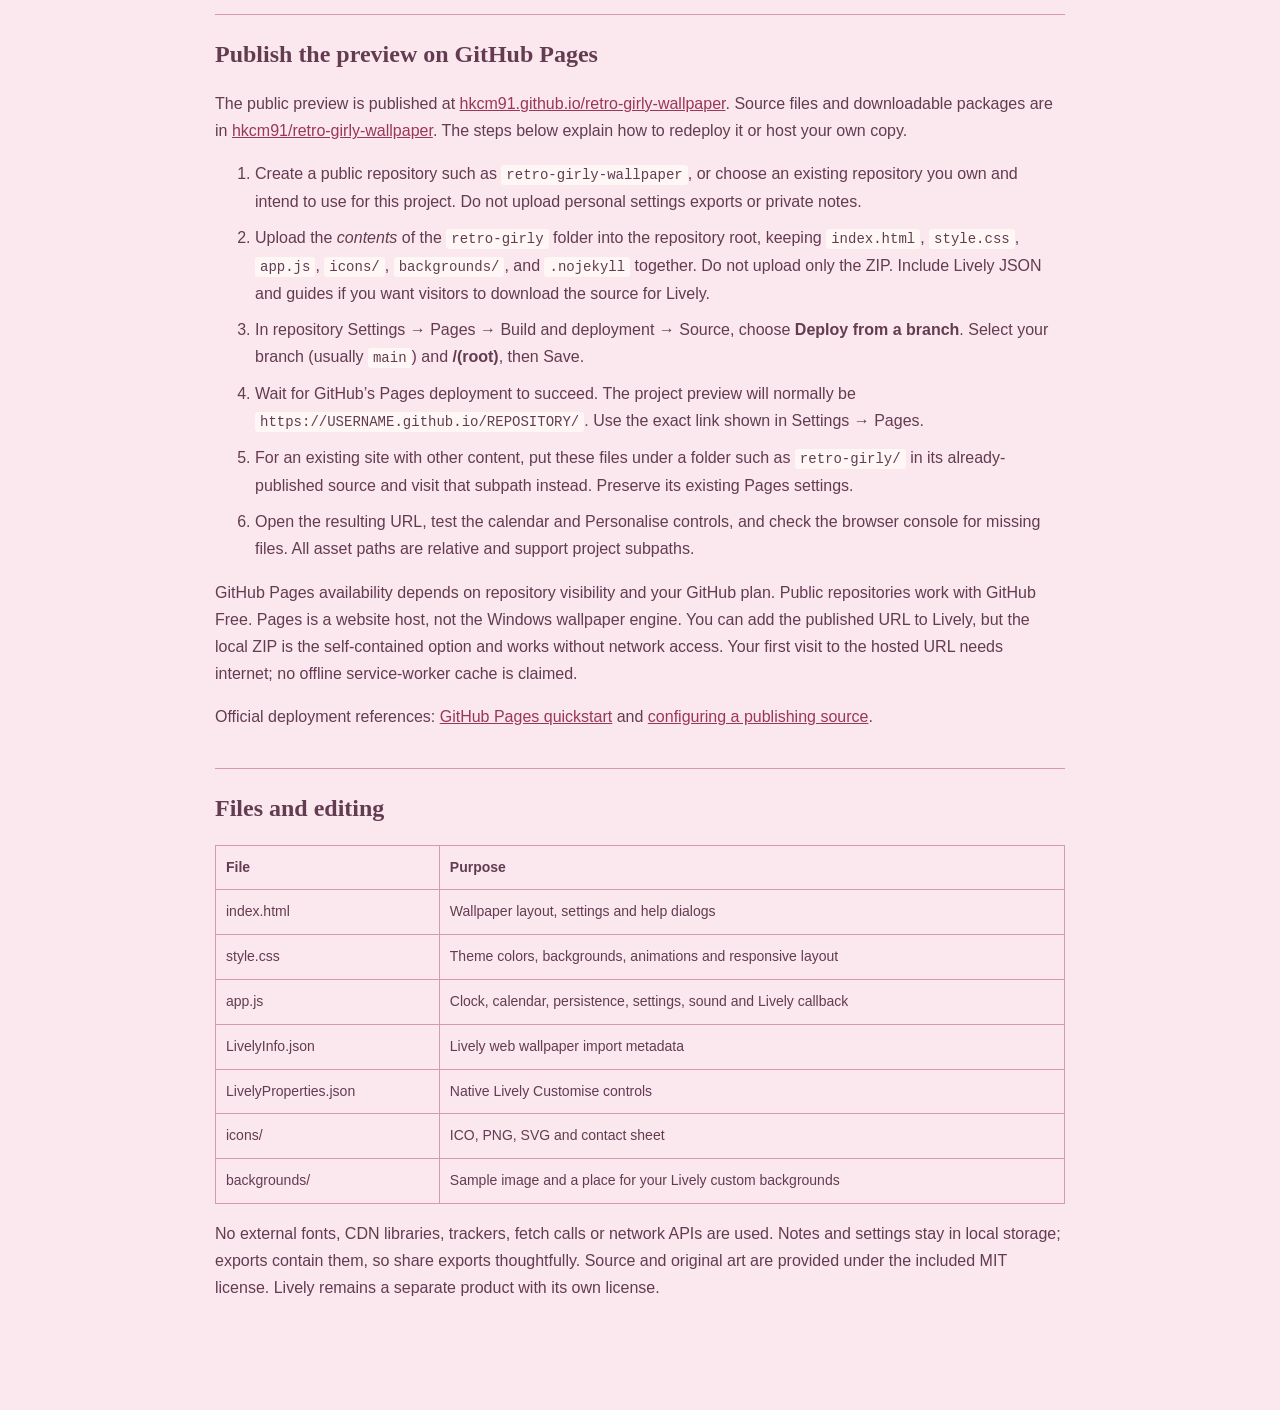
==== commit 39c508f5: "Arrange four editable shortcut zones in a 2x2 grid" ====
--- a/README.html
+++ b/README.html
@@ -1,10 +1,10 @@
 <!doctype html><html lang="en"><meta charset="utf-8"><meta name="viewport" content="width=device-width,initial-scale=1"><title>Petal OS · Setup guide</title><style>body{background:#fbe7ee;color:#633c50;font:16px/1.7 'Trebuchet MS',sans-serif;max-width:850px;margin:40px auto;padding:0 24px 60px}h1,h2{font-family:Georgia,serif;line-height:1.3}h2{margin-top:38px;border-top:1px solid #d899af;padding-top:24px}a{color:#9a3658}code{background:#fff7f6;padding:2px 5px;border-radius:3px;font-size:14px}li{margin:9px 0}.callout{background:#fff7f6;border:1px solid #b96d89;padding:15px 20px;border-radius:5px}img{width:100%;border-radius:5px}table{border-collapse:collapse;width:100%;font-size:14px}td,th{border:1px solid #d899af;text-align:left;padding:10px}</style>
-<p>PETAL OS / VERSION 1.0</p><h1>A little space to bloom.</h1><p>Your Retro Girly interactive wallpaper: a live clock, calendar with local notes, pixel hearts and bows, three editable shortcut zones, three palettes, four built-in background styles and your own images.</p><p><a href="index.html">Open wallpaper preview ↗</a> · <a href="icons/icon-preview.png">See matching icons ↗</a> · <a href="TEST-RESULTS.txt">Verification report ↗</a></p>
+<p>PETAL OS / VERSION 1.0</p><h1>A little space to bloom.</h1><p>Your Retro Girly interactive wallpaper: a live clock, calendar with local notes, pixel hearts and bows, four editable shortcut zones in a 2×2 grid, three palettes, four built-in background styles and your own images.</p><p><a href="index.html">Open wallpaper preview ↗</a> · <a href="icons/icon-preview.png">See matching icons ↗</a> · <a href="TEST-RESULTS.txt">Verification report ↗</a></p>
 <h2>Try it offline</h2><ol><li>Extract the entire ZIP into a permanent folder, for example <code>Documents\Wallpapers\PetalOS</code>.</li><li>Double-click <code>index.html</code> to open it in Edge or Chrome. No build, server, account, API key, or internet connection is needed.</li><li>Select <strong>Personalise</strong> to change your palette, accent, background, labels, clock format and motion. Optional sound is a soft click chime, initially off.</li><li>Select a calendar day, enter a note, then Save. A dot marks a saved note. Save an empty note to delete it. Today returns to the current month and date.</li></ol><p>Settings save locally when the browser/player allows storage. Export settings backs up appearance, notes and uploaded image as JSON. Import restores that file. Appearance reset keeps notes. The local file, GitHub Pages, and Lively each have separate storage; they do not sync. Private browsing, browser cleanup, moving the file, or player changes can remove or isolate saved settings. Use exports for important notes. This is a lightweight note calendar, without reminders, accounts or cloud sync.</p>
 <h2>Install in Lively Wallpaper</h2><ol><li>Install Lively from its <a href="https://www.rocksdanister.com/lively/">official website</a>.</li><li>Open Lively and choose <strong>Add Wallpaper</strong>. Select or drag in the provided <code>Petal-OS-Lively.zip</code>. This ZIP has <code>LivelyInfo.json</code> at its root.</li><li>If ZIP import fails on your version, extract the offline package into a permanent folder, then use Add Wallpaper → Choose a file → select <code>index.html</code>. Keep that whole folder in place; Lively may reference it rather than copy it.</li><li>Choose your display and apply the wallpaper. A separate display arrangement may have separate settings.</li><li>In the Lively library, right-click this wallpaper → <strong>Customise</strong>. Change zone labels, palette, accent, background, motion, sound, clock format, note editor visibility and volume there.</li></ol><p>For a custom background in Lively, select an image in the <strong>Custom background image</strong> control, then select <strong>Background → Custom image</strong>. The package includes a sample rose gingham PNG. If your version does not show a file picker, add PNG/JPG/WebP files directly to the wallpaper’s <code>backgrounds</code> folder and reopen Customise. Palette and accent are separate controls in Lively: choose an accent too if you want it to match the palette.</p>
 <div class="callout"><strong>What’s verified:</strong> browser behavior and the Lively property callback contract. Actual Lively ZIP import, desktop input routing, sound output and multi-monitor playback still need a check on your Lively installation. See the included report.</div>
 <h2>Mouse and keyboard limitations</h2><p>Lively renders this webpage behind the Windows desktop. It does not turn the zones into real folders or give the webpage permission to move files, launch installed apps, or replace Explorer. Real Windows icons sit above it and can cover controls.</p><ul><li>The official Lively guide says mouse input is enabled by default. Check <strong>Settings → Wallpaper → Interaction → Wallpaper Input</strong> if clicks do not reach the wallpaper. Exact labels can vary by version.</li><li>Test clicks on exposed wallpaper with other windows minimized and desktop icons away from the calendar and buttons. Mouse handling, drag selection, focus and file/color pickers can differ from an ordinary browser. A browser test cannot prove desktop click routing.</li><li>Keyboard input is off by default. Lively offers a Keyboard input mode; its documentation says enabling keyboard input hides desktop icons to avoid accidental selection. Restore icon visibility through the desktop’s View → Show desktop icons if needed.</li><li>For reliable label and appearance editing, use <strong>Lively Customise</strong>. It saves settings on disk and sends them to the wallpaper at launch. It does not require typing directly onto the wallpaper.</li><li>For calendar notes, browser editing is the easiest route. Transferring an export to the wallpaper requires a working Import file picker in that player. Otherwise keep notes in the browser; do not assume a browser edit changes Lively.</li><li>Browser Personalise controls are not written back into Lively’s Customise settings. At the next launch, Lively’s saved properties take precedence for matching controls.</li><li>Sound needs an initial wallpaper click or other audio-unlocking user gesture and unmuted player/system output. It is a click chime, not background music. Reduced-motion system preferences override decorative animation even when the motion toggle is on.</li></ul><p>Official references: <a href="https://github.com/rocksdanister/lively/wiki/Web-Guide-IV-:-Interaction">Lively interaction and properties</a>; <a href="https://github.com/rocksdanister/lively/wiki/Common-Problems">Lively input and file-location troubleshooting</a>.</p>
-<h2>Arrange the shortcut zones</h2><p>On the Windows desktop, right-click empty space → View → turn off <strong>Auto arrange icons</strong> if you want free placement. Drag your real shortcuts into the three outlined areas. The wallpaper does not detect or manage them. The layout adjusts for screen size, so icon placement may need adjustment after changing resolution, scaling or display arrangement. The clock and calendar sit on the left; leave those controls clear.</p>
+<h2>Arrange the four shortcut zones</h2><p>This version has four equal panels in a 2×2 layout. Each label is editable in Personalise or Lively Customise. Older saved settings and exports keep their existing labels and receive the default fourth label. For an existing Lively installation, import the updated ZIP to get the fourth Customise control; back up settings first if you plan to restore defaults.</p><p>On the Windows desktop, right-click empty space → View → turn off <strong>Auto arrange icons</strong> if you want free placement. Drag your real shortcuts into the four outlined areas. The wallpaper does not detect or manage them. The layout adjusts for screen size, so icon placement may need adjustment after changing resolution, scaling or display arrangement. The clock and calendar sit on the left; leave those controls clear.</p>
 <h2>Matching PC icon starter pack</h2><img src="icons/icon-preview.png" alt="Eight matching pink pixel icons: folder, computer, heart, flower, music, recycle bin, documents and pictures"><p>The <code>icons</code> folder contains eight original designs in multi-resolution <code>.ico</code>, transparent 256px PNG and editable SVG. ICO files include 16, 24, 32, 48, 64, 128 and 256px versions.</p><ul><li><strong>Shortcut:</strong> right-click → Properties → Shortcut → Change Icon → Browse → choose an ICO.</li><li><strong>Folder:</strong> right-click → Properties → Customize → Change Icon → Browse.</li><li><strong>This PC / Recycle Bin:</strong> Windows Settings → Personalization → Themes → Desktop icon settings → select icon → Change Icon. Menu wording varies by Windows version.</li></ul><p>Keep the icons in a permanent location; Windows references their paths. Changing icons is manual. No registry changes, installers, executables or automatic system modifications are included.</p>
 <h2>Publish the preview on GitHub Pages</h2><p>The public preview is published at <a href="https://hkcm91.github.io/retro-girly-wallpaper/">hkcm91.github.io/retro-girly-wallpaper</a>. Source files and downloadable packages are in <a href="https://github.com/hkcm91/retro-girly-wallpaper">hkcm91/retro-girly-wallpaper</a>. The steps below explain how to redeploy it or host your own copy.</p><ol><li>Create a public repository such as <code>retro-girly-wallpaper</code>, or choose an existing repository you own and intend to use for this project. Do not upload personal settings exports or private notes.</li><li>Upload the <em>contents</em> of the <code>retro-girly</code> folder into the repository root, keeping <code>index.html</code>, <code>style.css</code>, <code>app.js</code>, <code>icons/</code>, <code>backgrounds/</code>, and <code>.nojekyll</code> together. Do not upload only the ZIP. Include Lively JSON and guides if you want visitors to download the source for Lively.</li><li>In repository Settings → Pages → Build and deployment → Source, choose <strong>Deploy from a branch</strong>. Select your branch (usually <code>main</code>) and <strong>/(root)</strong>, then Save.</li><li>Wait for GitHub’s Pages deployment to succeed. The project preview will normally be <code>https://USERNAME.github.io/REPOSITORY/</code>. Use the exact link shown in Settings → Pages.</li><li>For an existing site with other content, put these files under a folder such as <code>retro-girly/</code> in its already-published source and visit that subpath instead. Preserve its existing Pages settings.</li><li>Open the resulting URL, test the calendar and Personalise controls, and check the browser console for missing files. All asset paths are relative and support project subpaths.</li></ol><p>GitHub Pages availability depends on repository visibility and your GitHub plan. Public repositories work with GitHub Free. Pages is a website host, not the Windows wallpaper engine. You can add the published URL to Lively, but the local ZIP is the self-contained option and works without network access. Your first visit to the hosted URL needs internet; no offline service-worker cache is claimed.</p><p>Official deployment references: <a href="https://docs.github.com/en/pages/quickstart">GitHub Pages quickstart</a> and <a href="https://docs.github.com/en/pages/getting-started-with-github-pages/configuring-a-publishing-source-for-your-github-pages-site">configuring a publishing source</a>.</p>
 <h2>Files and editing</h2><table><tr><th>File</th><th>Purpose</th></tr><tr><td>index.html</td><td>Wallpaper layout, settings and help dialogs</td></tr><tr><td>style.css</td><td>Theme colors, backgrounds, animations and responsive layout</td></tr><tr><td>app.js</td><td>Clock, calendar, persistence, settings, sound and Lively callback</td></tr><tr><td>LivelyInfo.json</td><td>Lively web wallpaper import metadata</td></tr><tr><td>LivelyProperties.json</td><td>Native Lively Customise controls</td></tr><tr><td>icons/</td><td>ICO, PNG, SVG and contact sheet</td></tr><tr><td>backgrounds/</td><td>Sample image and a place for your Lively custom backgrounds</td></tr></table><p>No external fonts, CDN libraries, trackers, fetch calls or network APIs are used. Notes and settings stay in local storage; exports contain them, so share exports thoughtfully. Source and original art are provided under the included MIT license. Lively remains a separate product with its own license.</p>
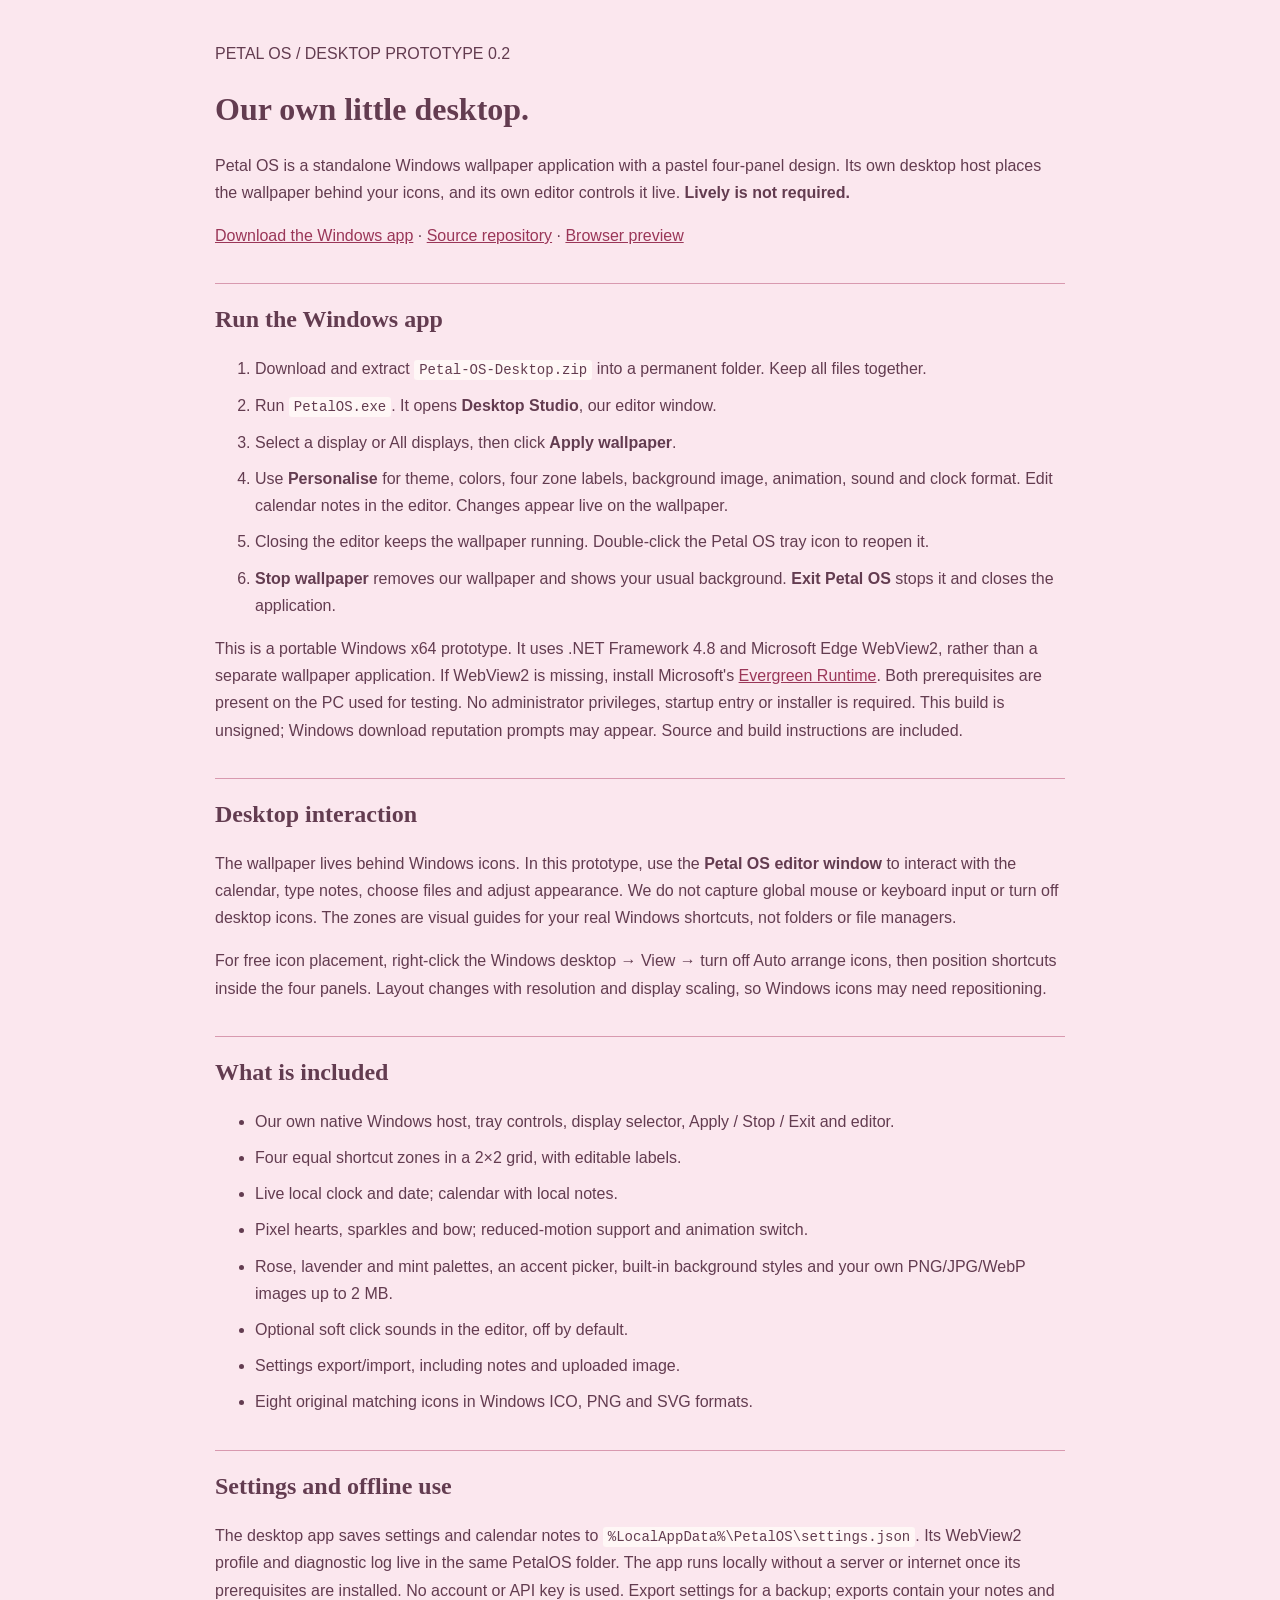
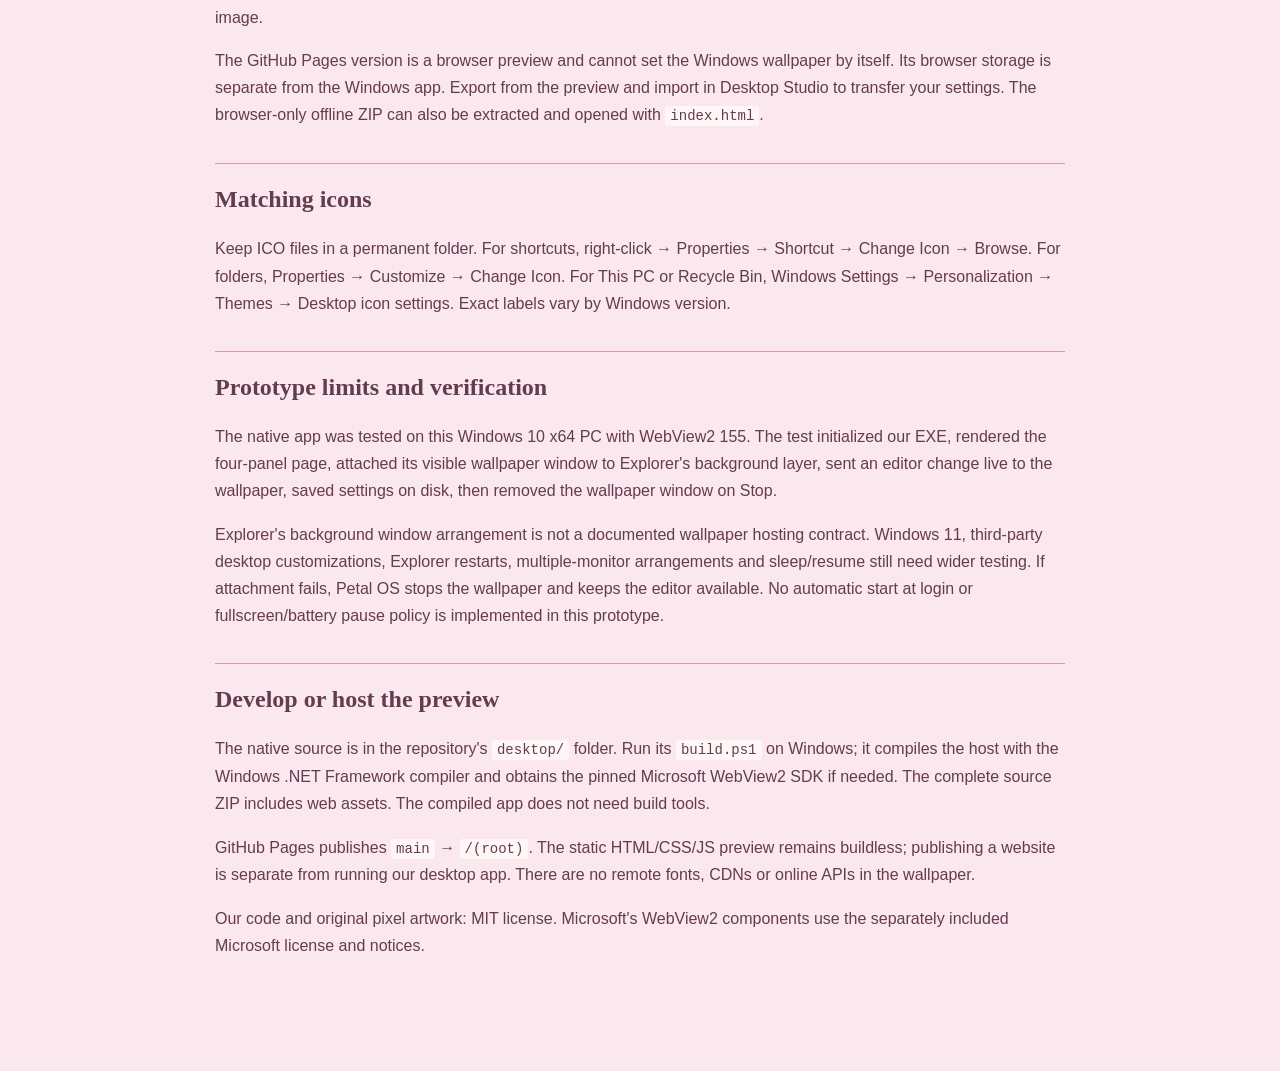
==== commit 3eba7184: "Build our standalone Windows wallpaper host and desktop editor" ====
--- a/README.html
+++ b/README.html
@@ -1,11 +1,10 @@
-<!doctype html><html lang="en"><meta charset="utf-8"><meta name="viewport" content="width=device-width,initial-scale=1"><title>Petal OS · Setup guide</title><style>body{background:#fbe7ee;color:#633c50;font:16px/1.7 'Trebuchet MS',sans-serif;max-width:850px;margin:40px auto;padding:0 24px 60px}h1,h2{font-family:Georgia,serif;line-height:1.3}h2{margin-top:38px;border-top:1px solid #d899af;padding-top:24px}a{color:#9a3658}code{background:#fff7f6;padding:2px 5px;border-radius:3px;font-size:14px}li{margin:9px 0}.callout{background:#fff7f6;border:1px solid #b96d89;padding:15px 20px;border-radius:5px}img{width:100%;border-radius:5px}table{border-collapse:collapse;width:100%;font-size:14px}td,th{border:1px solid #d899af;text-align:left;padding:10px}</style>
-<p>PETAL OS / VERSION 1.0</p><h1>A little space to bloom.</h1><p>Your Retro Girly interactive wallpaper: a live clock, calendar with local notes, pixel hearts and bows, four editable shortcut zones in a 2×2 grid, three palettes, four built-in background styles and your own images.</p><p><a href="index.html">Open wallpaper preview ↗</a> · <a href="icons/icon-preview.png">See matching icons ↗</a> · <a href="TEST-RESULTS.txt">Verification report ↗</a></p>
-<h2>Try it offline</h2><ol><li>Extract the entire ZIP into a permanent folder, for example <code>Documents\Wallpapers\PetalOS</code>.</li><li>Double-click <code>index.html</code> to open it in Edge or Chrome. No build, server, account, API key, or internet connection is needed.</li><li>Select <strong>Personalise</strong> to change your palette, accent, background, labels, clock format and motion. Optional sound is a soft click chime, initially off.</li><li>Select a calendar day, enter a note, then Save. A dot marks a saved note. Save an empty note to delete it. Today returns to the current month and date.</li></ol><p>Settings save locally when the browser/player allows storage. Export settings backs up appearance, notes and uploaded image as JSON. Import restores that file. Appearance reset keeps notes. The local file, GitHub Pages, and Lively each have separate storage; they do not sync. Private browsing, browser cleanup, moving the file, or player changes can remove or isolate saved settings. Use exports for important notes. This is a lightweight note calendar, without reminders, accounts or cloud sync.</p>
-<h2>Install in Lively Wallpaper</h2><ol><li>Install Lively from its <a href="https://www.rocksdanister.com/lively/">official website</a>.</li><li>Open Lively and choose <strong>Add Wallpaper</strong>. Select or drag in the provided <code>Petal-OS-Lively.zip</code>. This ZIP has <code>LivelyInfo.json</code> at its root.</li><li>If ZIP import fails on your version, extract the offline package into a permanent folder, then use Add Wallpaper → Choose a file → select <code>index.html</code>. Keep that whole folder in place; Lively may reference it rather than copy it.</li><li>Choose your display and apply the wallpaper. A separate display arrangement may have separate settings.</li><li>In the Lively library, right-click this wallpaper → <strong>Customise</strong>. Change zone labels, palette, accent, background, motion, sound, clock format, note editor visibility and volume there.</li></ol><p>For a custom background in Lively, select an image in the <strong>Custom background image</strong> control, then select <strong>Background → Custom image</strong>. The package includes a sample rose gingham PNG. If your version does not show a file picker, add PNG/JPG/WebP files directly to the wallpaper’s <code>backgrounds</code> folder and reopen Customise. Palette and accent are separate controls in Lively: choose an accent too if you want it to match the palette.</p>
-<div class="callout"><strong>What’s verified:</strong> browser behavior and the Lively property callback contract. Actual Lively ZIP import, desktop input routing, sound output and multi-monitor playback still need a check on your Lively installation. See the included report.</div>
-<h2>Mouse and keyboard limitations</h2><p>Lively renders this webpage behind the Windows desktop. It does not turn the zones into real folders or give the webpage permission to move files, launch installed apps, or replace Explorer. Real Windows icons sit above it and can cover controls.</p><ul><li>The official Lively guide says mouse input is enabled by default. Check <strong>Settings → Wallpaper → Interaction → Wallpaper Input</strong> if clicks do not reach the wallpaper. Exact labels can vary by version.</li><li>Test clicks on exposed wallpaper with other windows minimized and desktop icons away from the calendar and buttons. Mouse handling, drag selection, focus and file/color pickers can differ from an ordinary browser. A browser test cannot prove desktop click routing.</li><li>Keyboard input is off by default. Lively offers a Keyboard input mode; its documentation says enabling keyboard input hides desktop icons to avoid accidental selection. Restore icon visibility through the desktop’s View → Show desktop icons if needed.</li><li>For reliable label and appearance editing, use <strong>Lively Customise</strong>. It saves settings on disk and sends them to the wallpaper at launch. It does not require typing directly onto the wallpaper.</li><li>For calendar notes, browser editing is the easiest route. Transferring an export to the wallpaper requires a working Import file picker in that player. Otherwise keep notes in the browser; do not assume a browser edit changes Lively.</li><li>Browser Personalise controls are not written back into Lively’s Customise settings. At the next launch, Lively’s saved properties take precedence for matching controls.</li><li>Sound needs an initial wallpaper click or other audio-unlocking user gesture and unmuted player/system output. It is a click chime, not background music. Reduced-motion system preferences override decorative animation even when the motion toggle is on.</li></ul><p>Official references: <a href="https://github.com/rocksdanister/lively/wiki/Web-Guide-IV-:-Interaction">Lively interaction and properties</a>; <a href="https://github.com/rocksdanister/lively/wiki/Common-Problems">Lively input and file-location troubleshooting</a>.</p>
-<h2>Arrange the four shortcut zones</h2><p>This version has four equal panels in a 2×2 layout. Each label is editable in Personalise or Lively Customise. Older saved settings and exports keep their existing labels and receive the default fourth label. For an existing Lively installation, import the updated ZIP to get the fourth Customise control; back up settings first if you plan to restore defaults.</p><p>On the Windows desktop, right-click empty space → View → turn off <strong>Auto arrange icons</strong> if you want free placement. Drag your real shortcuts into the four outlined areas. The wallpaper does not detect or manage them. The layout adjusts for screen size, so icon placement may need adjustment after changing resolution, scaling or display arrangement. The clock and calendar sit on the left; leave those controls clear.</p>
-<h2>Matching PC icon starter pack</h2><img src="icons/icon-preview.png" alt="Eight matching pink pixel icons: folder, computer, heart, flower, music, recycle bin, documents and pictures"><p>The <code>icons</code> folder contains eight original designs in multi-resolution <code>.ico</code>, transparent 256px PNG and editable SVG. ICO files include 16, 24, 32, 48, 64, 128 and 256px versions.</p><ul><li><strong>Shortcut:</strong> right-click → Properties → Shortcut → Change Icon → Browse → choose an ICO.</li><li><strong>Folder:</strong> right-click → Properties → Customize → Change Icon → Browse.</li><li><strong>This PC / Recycle Bin:</strong> Windows Settings → Personalization → Themes → Desktop icon settings → select icon → Change Icon. Menu wording varies by Windows version.</li></ul><p>Keep the icons in a permanent location; Windows references their paths. Changing icons is manual. No registry changes, installers, executables or automatic system modifications are included.</p>
-<h2>Publish the preview on GitHub Pages</h2><p>The public preview is published at <a href="https://hkcm91.github.io/retro-girly-wallpaper/">hkcm91.github.io/retro-girly-wallpaper</a>. Source files and downloadable packages are in <a href="https://github.com/hkcm91/retro-girly-wallpaper">hkcm91/retro-girly-wallpaper</a>. The steps below explain how to redeploy it or host your own copy.</p><ol><li>Create a public repository such as <code>retro-girly-wallpaper</code>, or choose an existing repository you own and intend to use for this project. Do not upload personal settings exports or private notes.</li><li>Upload the <em>contents</em> of the <code>retro-girly</code> folder into the repository root, keeping <code>index.html</code>, <code>style.css</code>, <code>app.js</code>, <code>icons/</code>, <code>backgrounds/</code>, and <code>.nojekyll</code> together. Do not upload only the ZIP. Include Lively JSON and guides if you want visitors to download the source for Lively.</li><li>In repository Settings → Pages → Build and deployment → Source, choose <strong>Deploy from a branch</strong>. Select your branch (usually <code>main</code>) and <strong>/(root)</strong>, then Save.</li><li>Wait for GitHub’s Pages deployment to succeed. The project preview will normally be <code>https://USERNAME.github.io/REPOSITORY/</code>. Use the exact link shown in Settings → Pages.</li><li>For an existing site with other content, put these files under a folder such as <code>retro-girly/</code> in its already-published source and visit that subpath instead. Preserve its existing Pages settings.</li><li>Open the resulting URL, test the calendar and Personalise controls, and check the browser console for missing files. All asset paths are relative and support project subpaths.</li></ol><p>GitHub Pages availability depends on repository visibility and your GitHub plan. Public repositories work with GitHub Free. Pages is a website host, not the Windows wallpaper engine. You can add the published URL to Lively, but the local ZIP is the self-contained option and works without network access. Your first visit to the hosted URL needs internet; no offline service-worker cache is claimed.</p><p>Official deployment references: <a href="https://docs.github.com/en/pages/quickstart">GitHub Pages quickstart</a> and <a href="https://docs.github.com/en/pages/getting-started-with-github-pages/configuring-a-publishing-source-for-your-github-pages-site">configuring a publishing source</a>.</p>
-<h2>Files and editing</h2><table><tr><th>File</th><th>Purpose</th></tr><tr><td>index.html</td><td>Wallpaper layout, settings and help dialogs</td></tr><tr><td>style.css</td><td>Theme colors, backgrounds, animations and responsive layout</td></tr><tr><td>app.js</td><td>Clock, calendar, persistence, settings, sound and Lively callback</td></tr><tr><td>LivelyInfo.json</td><td>Lively web wallpaper import metadata</td></tr><tr><td>LivelyProperties.json</td><td>Native Lively Customise controls</td></tr><tr><td>icons/</td><td>ICO, PNG, SVG and contact sheet</td></tr><tr><td>backgrounds/</td><td>Sample image and a place for your Lively custom backgrounds</td></tr></table><p>No external fonts, CDN libraries, trackers, fetch calls or network APIs are used. Notes and settings stay in local storage; exports contain them, so share exports thoughtfully. Source and original art are provided under the included MIT license. Lively remains a separate product with its own license.</p>
-</html>
+<!doctype html><html lang="en"><meta charset="utf-8"><meta name="viewport" content="width=device-width,initial-scale=1"><title>Petal OS · Our Windows wallpaper app</title><style>body{background:#fbe7ee;color:#633c50;font:16px/1.7 'Trebuchet MS',sans-serif;max-width:850px;margin:40px auto;padding:0 24px 60px}h1,h2{font-family:Georgia,serif;line-height:1.3}h2{margin-top:34px;border-top:1px solid #d899af;padding-top:20px}a{color:#9a3658}code{background:#fff7f6;padding:2px 5px;border-radius:3px;font-size:14px}li{margin:9px 0}</style>
+<p>PETAL OS / DESKTOP PROTOTYPE 0.2</p><h1>Our own little desktop.</h1><p>Petal OS is a standalone Windows wallpaper application with a pastel four-panel design. Its own desktop host places the wallpaper behind your icons, and its own editor controls it live. <strong>Lively is not required.</strong></p>
+<p><a href="https://hkcm91.github.io/retro-girly-wallpaper/downloads/Petal-OS-Desktop.zip">Download the Windows app</a> · <a href="https://github.com/hkcm91/retro-girly-wallpaper">Source repository</a> · <a href="https://hkcm91.github.io/retro-girly-wallpaper/">Browser preview</a></p>
+<h2>Run the Windows app</h2><ol><li>Download and extract <code>Petal-OS-Desktop.zip</code> into a permanent folder. Keep all files together.</li><li>Run <code>PetalOS.exe</code>. It opens <strong>Desktop Studio</strong>, our editor window.</li><li>Select a display or All displays, then click <strong>Apply wallpaper</strong>.</li><li>Use <strong>Personalise</strong> for theme, colors, four zone labels, background image, animation, sound and clock format. Edit calendar notes in the editor. Changes appear live on the wallpaper.</li><li>Closing the editor keeps the wallpaper running. Double-click the Petal OS tray icon to reopen it.</li><li><strong>Stop wallpaper</strong> removes our wallpaper and shows your usual background. <strong>Exit Petal OS</strong> stops it and closes the application.</li></ol><p>This is a portable Windows x64 prototype. It uses .NET Framework 4.8 and Microsoft Edge WebView2, rather than a separate wallpaper application. If WebView2 is missing, install Microsoft's <a href="https://developer.microsoft.com/microsoft-edge/webview2/">Evergreen Runtime</a>. Both prerequisites are present on the PC used for testing. No administrator privileges, startup entry or installer is required. This build is unsigned; Windows download reputation prompts may appear. Source and build instructions are included.</p>
+<h2>Desktop interaction</h2><p>The wallpaper lives behind Windows icons. In this prototype, use the <strong>Petal OS editor window</strong> to interact with the calendar, type notes, choose files and adjust appearance. We do not capture global mouse or keyboard input or turn off desktop icons. The zones are visual guides for your real Windows shortcuts, not folders or file managers.</p><p>For free icon placement, right-click the Windows desktop → View → turn off Auto arrange icons, then position shortcuts inside the four panels. Layout changes with resolution and display scaling, so Windows icons may need repositioning.</p>
+<h2>What is included</h2><ul><li>Our own native Windows host, tray controls, display selector, Apply / Stop / Exit and editor.</li><li>Four equal shortcut zones in a 2×2 grid, with editable labels.</li><li>Live local clock and date; calendar with local notes.</li><li>Pixel hearts, sparkles and bow; reduced-motion support and animation switch.</li><li>Rose, lavender and mint palettes, an accent picker, built-in background styles and your own PNG/JPG/WebP images up to 2 MB.</li><li>Optional soft click sounds in the editor, off by default.</li><li>Settings export/import, including notes and uploaded image.</li><li>Eight original matching icons in Windows ICO, PNG and SVG formats.</li></ul>
+<h2>Settings and offline use</h2><p>The desktop app saves settings and calendar notes to <code>%LocalAppData%\PetalOS\settings.json</code>. Its WebView2 profile and diagnostic log live in the same PetalOS folder. The app runs locally without a server or internet once its prerequisites are installed. No account or API key is used. Export settings for a backup; exports contain your notes and image.</p><p>The GitHub Pages version is a browser preview and cannot set the Windows wallpaper by itself. Its browser storage is separate from the Windows app. Export from the preview and import in Desktop Studio to transfer your settings. The browser-only offline ZIP can also be extracted and opened with <code>index.html</code>.</p>
+<h2>Matching icons</h2><p>Keep ICO files in a permanent folder. For shortcuts, right-click → Properties → Shortcut → Change Icon → Browse. For folders, Properties → Customize → Change Icon. For This PC or Recycle Bin, Windows Settings → Personalization → Themes → Desktop icon settings. Exact labels vary by Windows version.</p>
+<h2>Prototype limits and verification</h2><p>The native app was tested on this Windows 10 x64 PC with WebView2 155. The test initialized our EXE, rendered the four-panel page, attached its visible wallpaper window to Explorer's background layer, sent an editor change live to the wallpaper, saved settings on disk, then removed the wallpaper window on Stop.</p><p>Explorer's background window arrangement is not a documented wallpaper hosting contract. Windows 11, third-party desktop customizations, Explorer restarts, multiple-monitor arrangements and sleep/resume still need wider testing. If attachment fails, Petal OS stops the wallpaper and keeps the editor available. No automatic start at login or fullscreen/battery pause policy is implemented in this prototype.</p>
+<h2>Develop or host the preview</h2><p>The native source is in the repository's <code>desktop/</code> folder. Run its <code>build.ps1</code> on Windows; it compiles the host with the Windows .NET Framework compiler and obtains the pinned Microsoft WebView2 SDK if needed. The complete source ZIP includes web assets. The compiled app does not need build tools.</p><p>GitHub Pages publishes <code>main</code> → <code>/(root)</code>. The static HTML/CSS/JS preview remains buildless; publishing a website is separate from running our desktop app. There are no remote fonts, CDNs or online APIs in the wallpaper.</p><p>Our code and original pixel artwork: MIT license. Microsoft's WebView2 components use the separately included Microsoft license and notices.</p></html>
